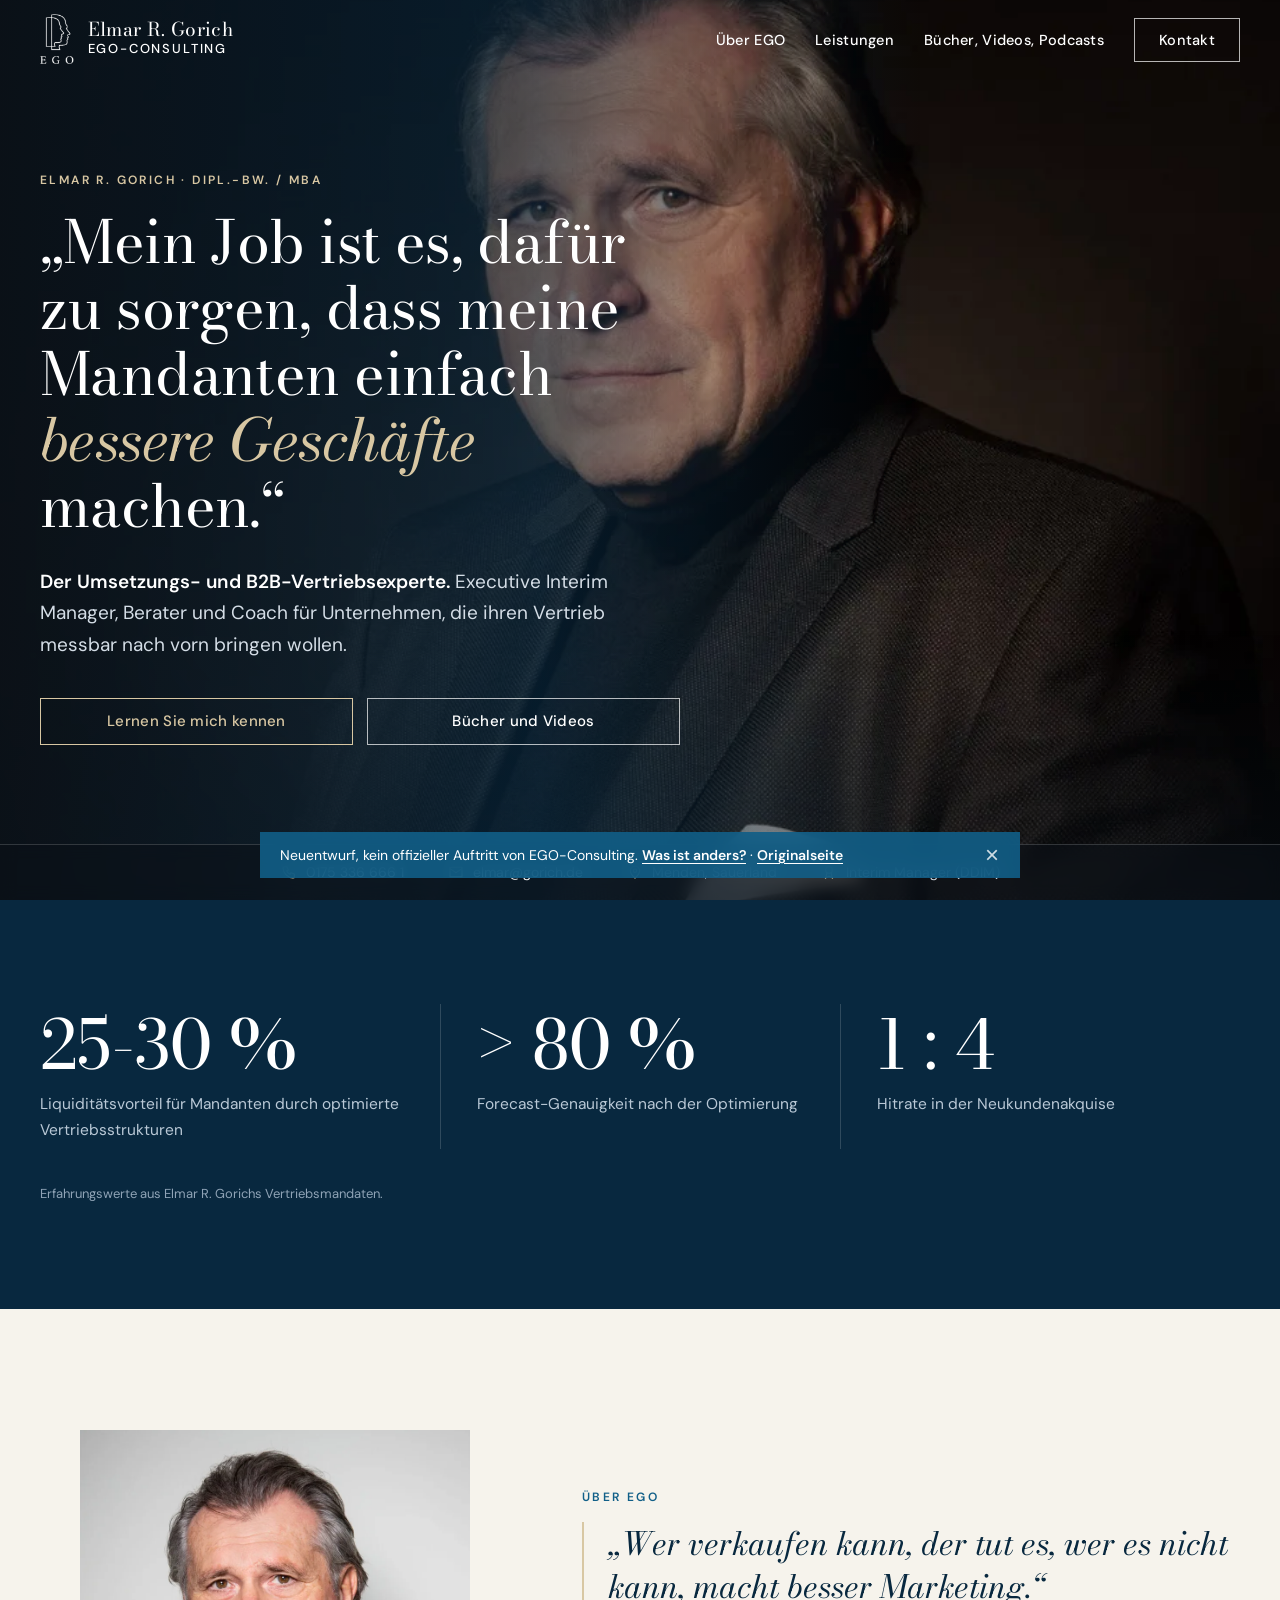
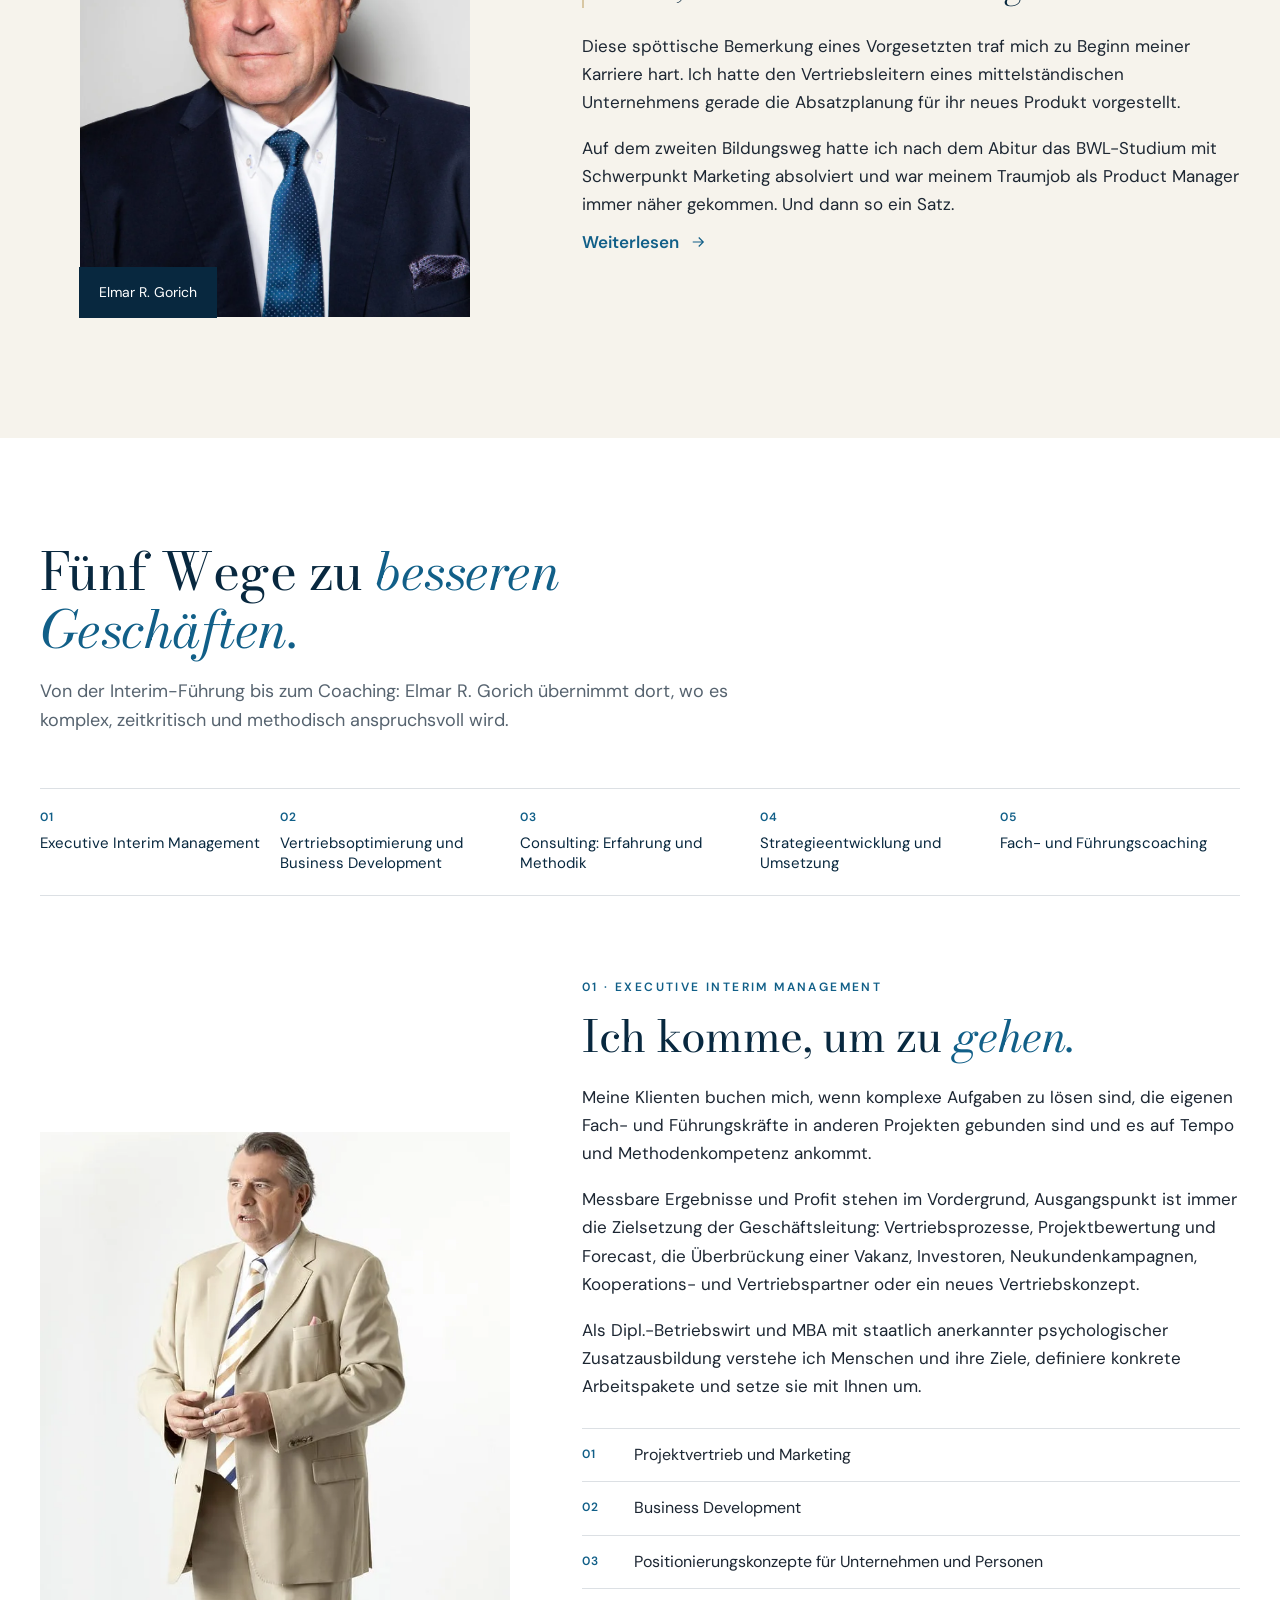
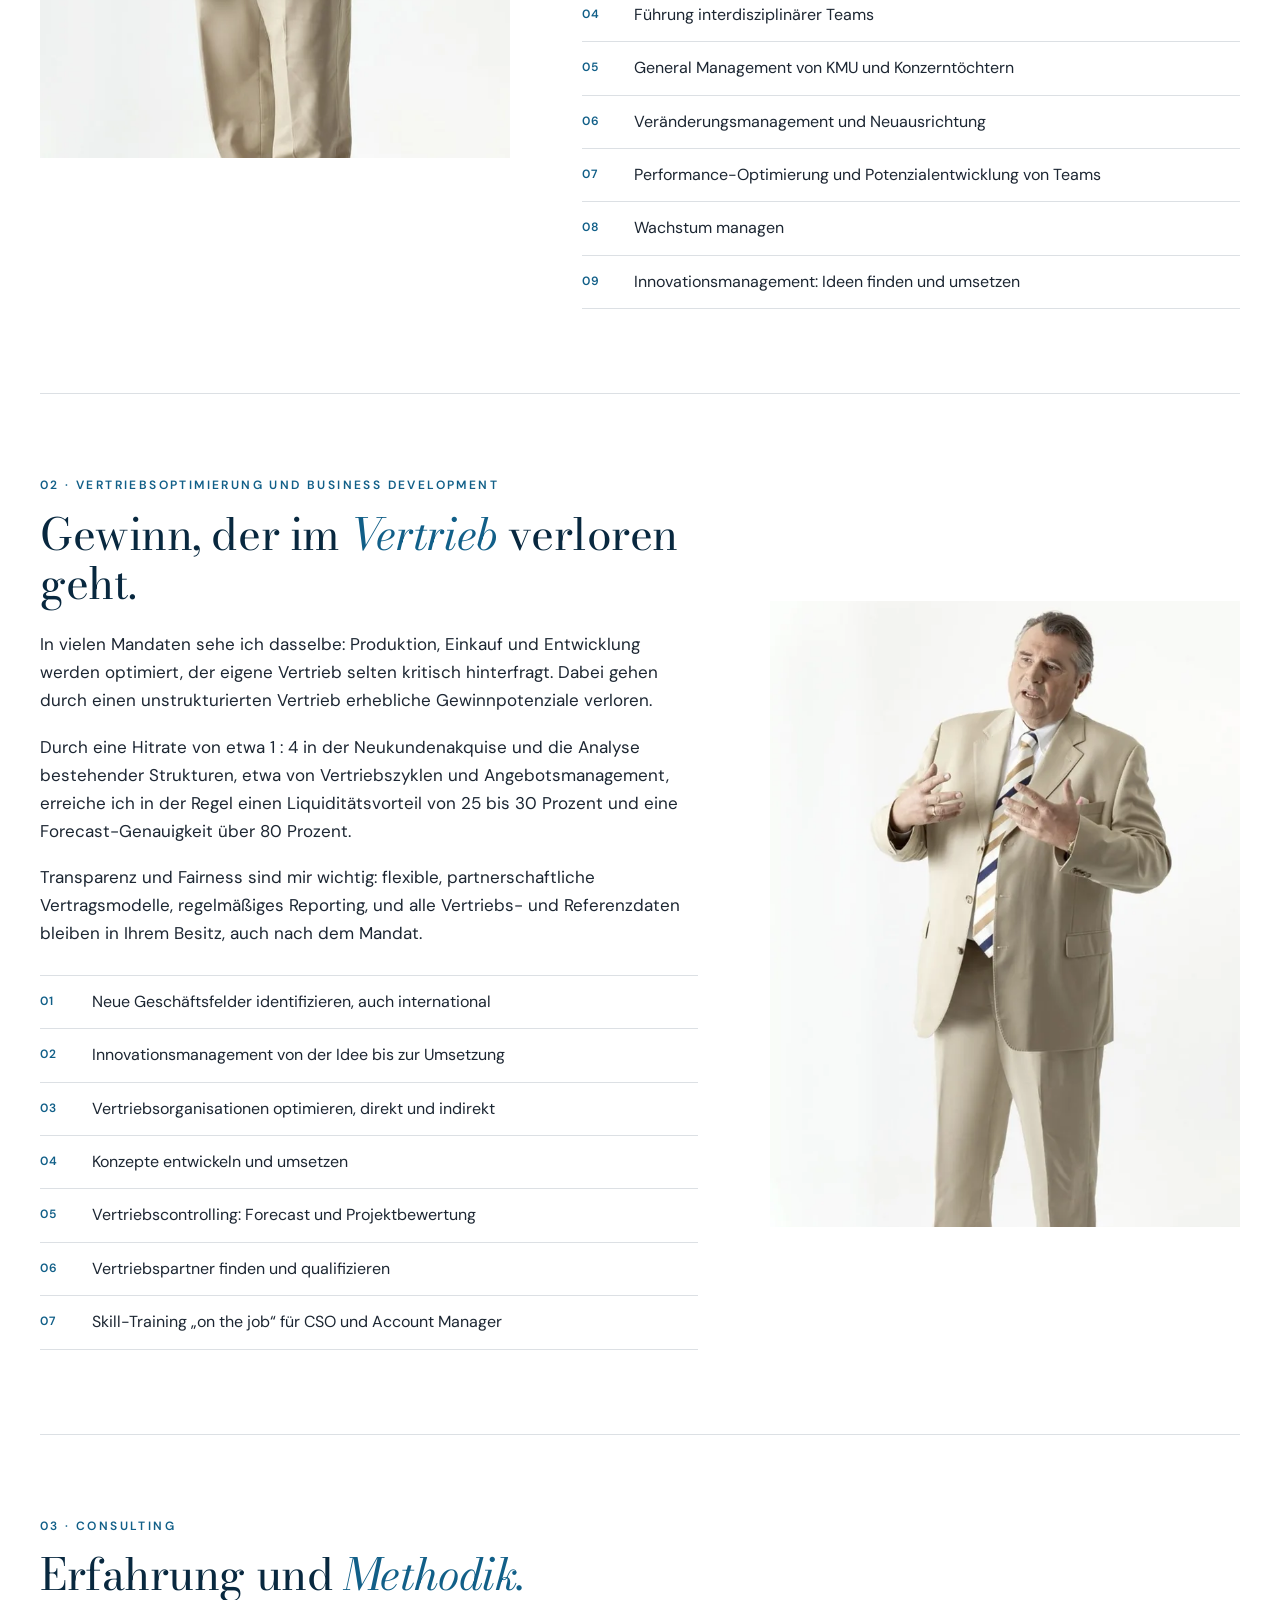
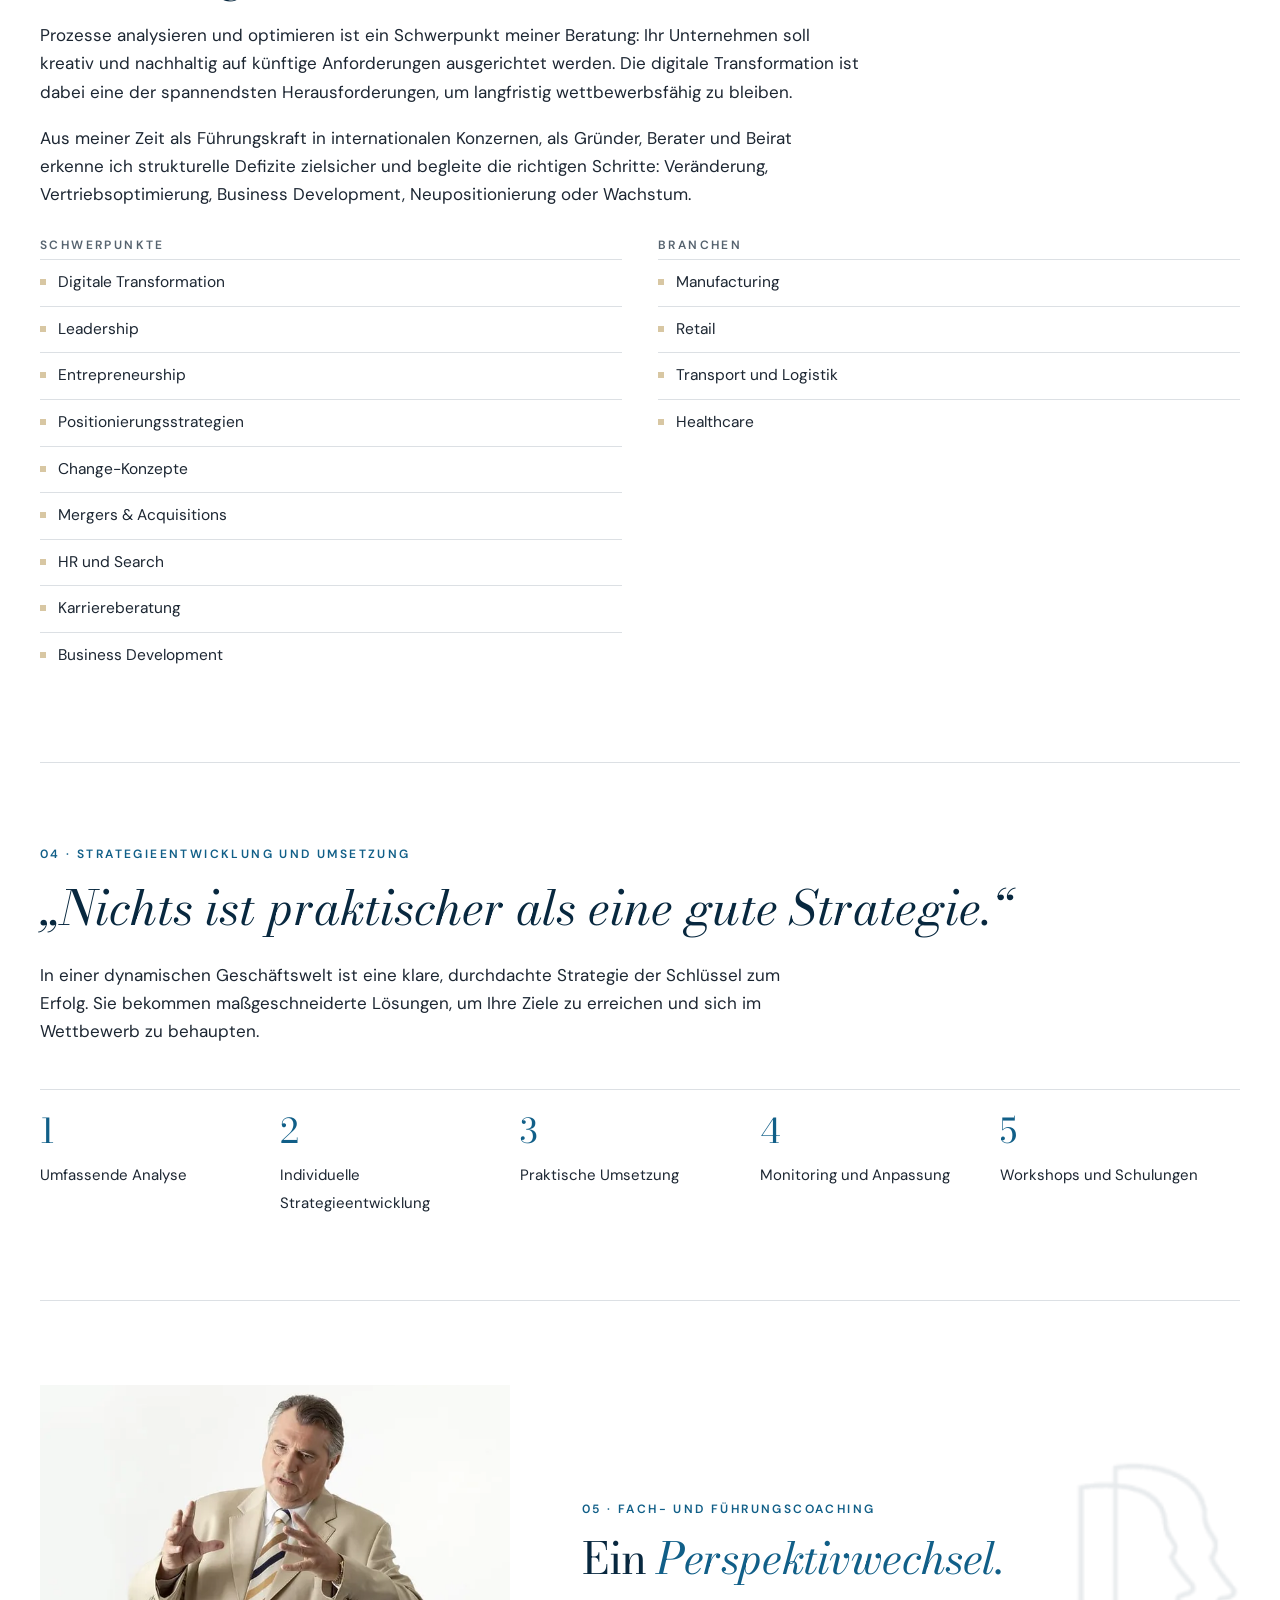
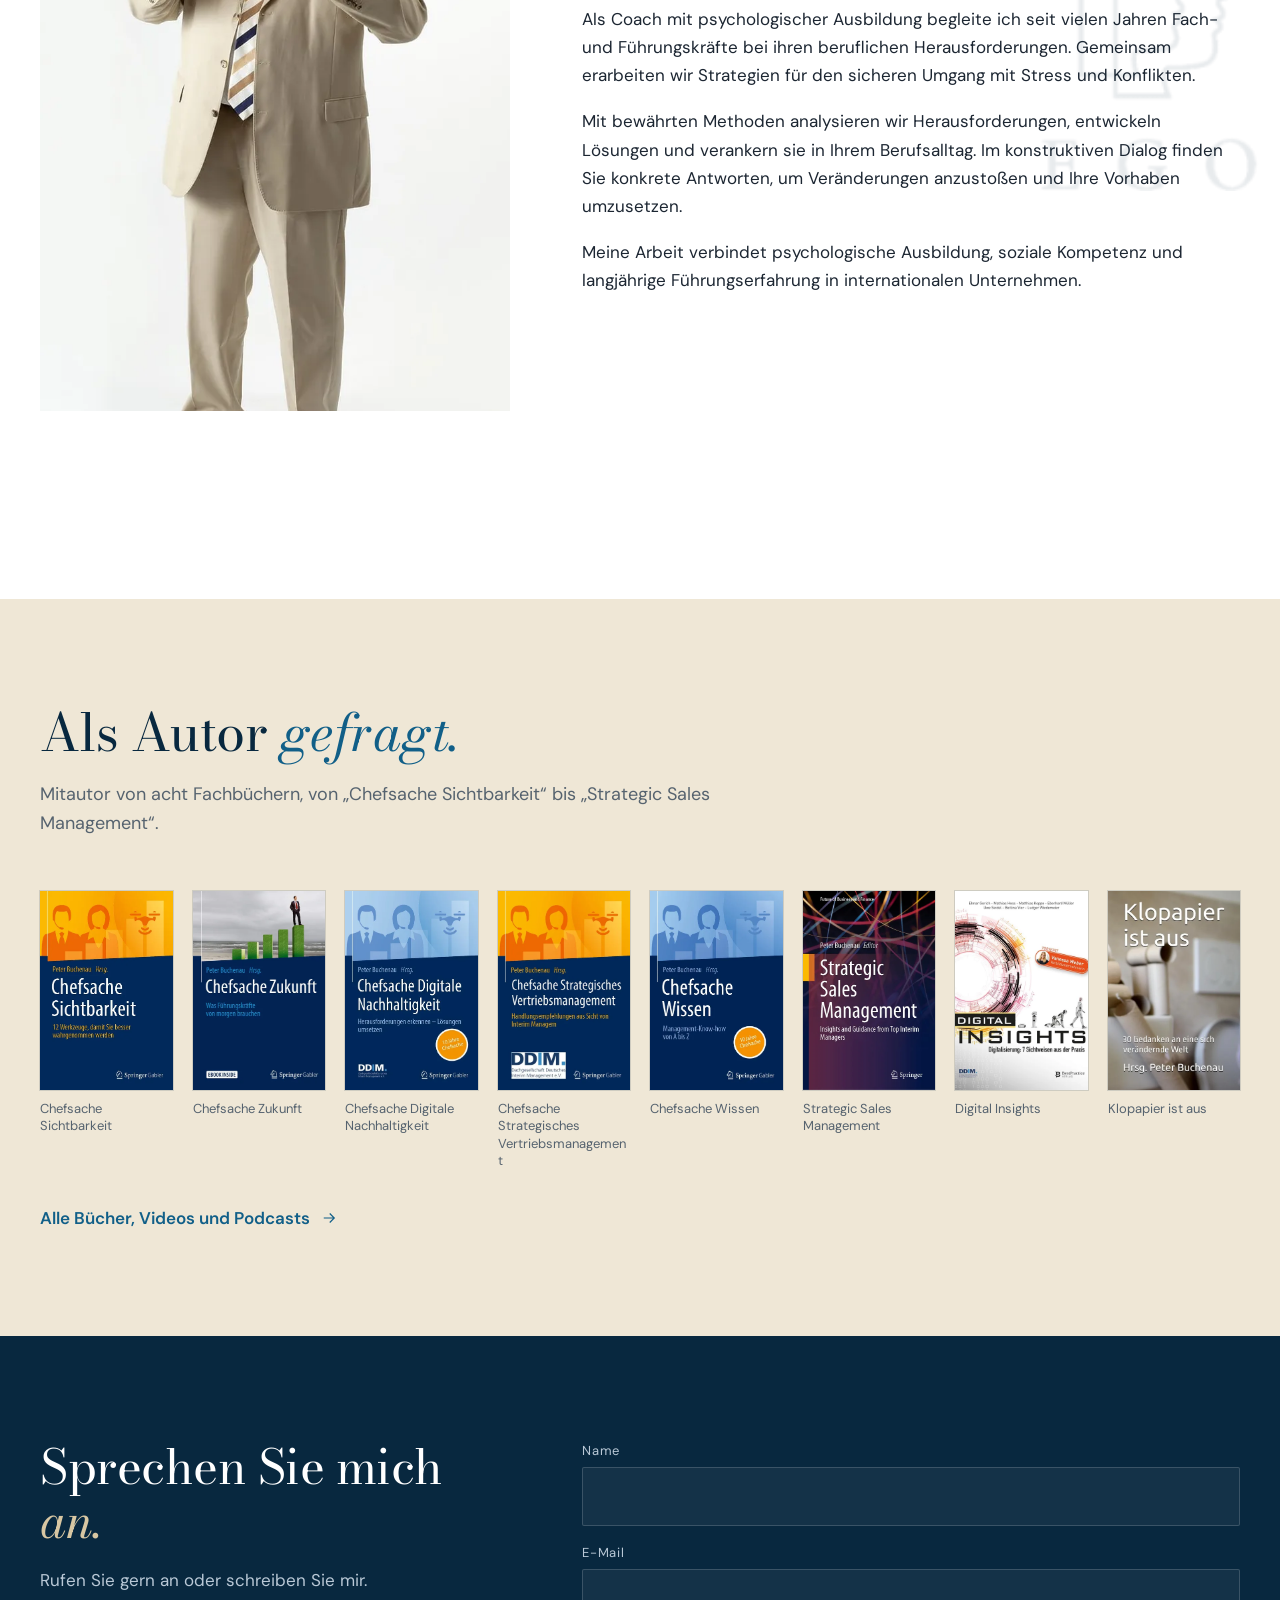
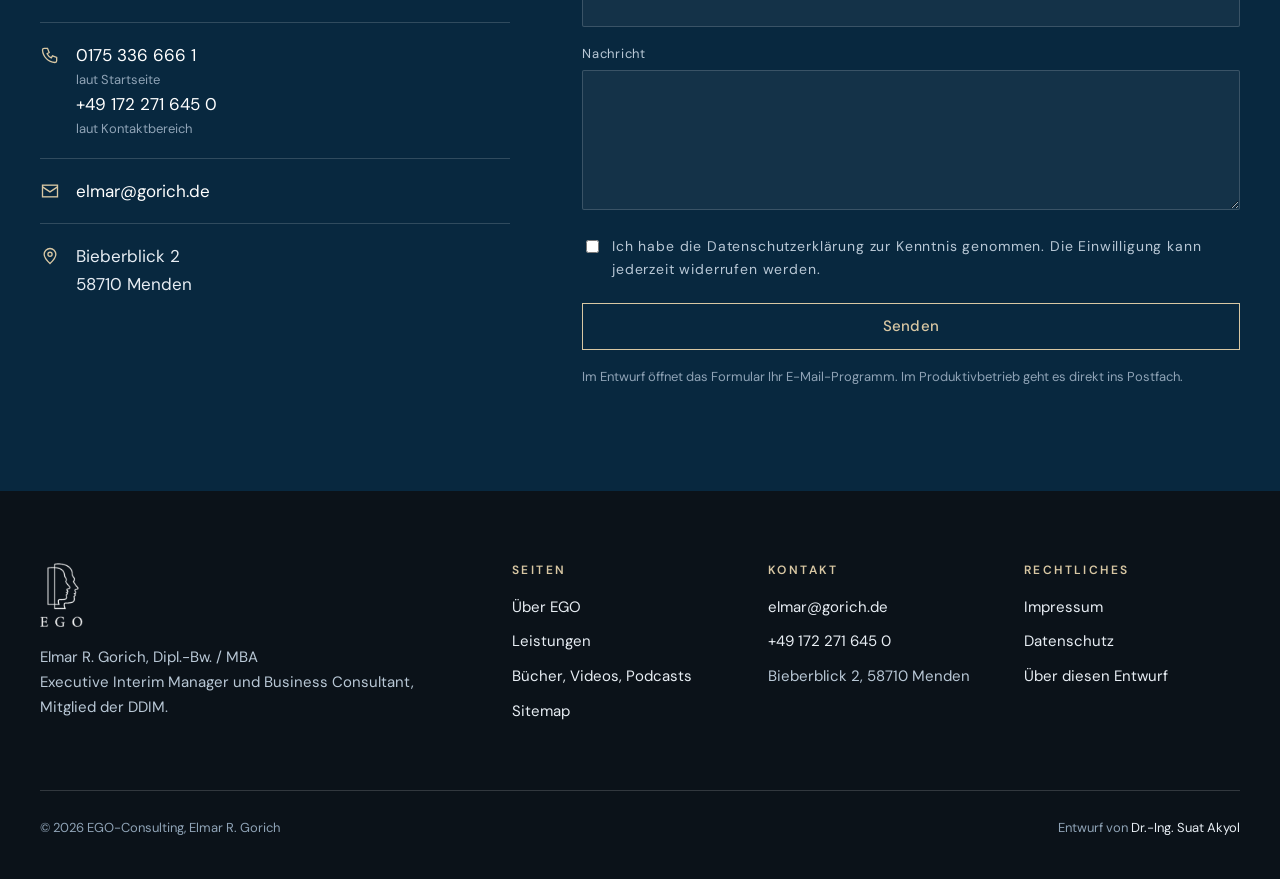
==== index.html @ d880062f "Neuentwurf EGO-Consulting: Startseite, Über EGO, Medien, Sitemap, Hinweise" ====
<!doctype html>
<html lang="de">
<head>
<meta charset="utf-8">
<meta name="viewport" content="width=device-width, initial-scale=1">
<title>Umsetzung und B2B-Vertrieb | EGO-Consulting, Elmar R. Gorich</title>
<meta name="description" content="Elmar R. Gorich, Executive Interim Manager und Business Consultant: Vertriebsoptimierung, Business Development, Strategie und Coaching für den Mittelstand.">
<meta name="robots" content="noindex, nofollow">
<link rel="canonical" href="https://ego-consulting.de/">
<meta property="og:type" content="website">
<meta property="og:title" content="Umsetzung und B2B-Vertrieb | EGO-Consulting">
<meta property="og:description" content="Elmar R. Gorich, Executive Interim Manager und Business Consultant: Vertriebsoptimierung, Business Development, Strategie und Coaching für den Mittelstand.">
<meta property="og:image" content="https://suak0903.github.io/ego-consulting/media/og.jpg">
<meta property="og:image:width" content="1200"><meta property="og:image:height" content="630">
<meta name="twitter:card" content="summary_large_image">
<link rel="icon" href="media/favicon.png"><link rel="apple-touch-icon" href="media/apple-touch-icon.png">
<link rel="preload" href="fonts/bodoni-moda-v28-latin-regular.woff2" as="font" type="font/woff2" crossorigin>
<link rel="preload" as="image" href="media/hero.webp" type="image/webp">
<link rel="stylesheet" href="css/site.css?v=1">
<script type="application/ld+json">{"@context": "https://schema.org", "@graph": [{"@type": "Person", "@id": "https://ego-consulting.de/#elmar", "name": "Elmar R. Gorich", "jobTitle": "Executive Interim Manager und Business Consultant", "honorificSuffix": "Dipl.-Bw., MBA", "email": "mailto:elmar@gorich.de", "worksFor": {"@id": "https://ego-consulting.de/#ego"}, "memberOf": {"@type": "Organization", "name": "DDIM"}, "knowsAbout": ["B2B-Vertrieb", "Vertriebsoptimierung", "Business Development", "Interim Management", "Strategieentwicklung", "Change Management", "Coaching", "Digitale Transformation"]}, {"@type": "ProfessionalService", "@id": "https://ego-consulting.de/#ego", "name": "EGO-Consulting", "url": "https://ego-consulting.de/", "founder": {"@id": "https://ego-consulting.de/#elmar"}, "email": "elmar@gorich.de", "telephone": "+49 172 2716450", "address": {"@type": "PostalAddress", "streetAddress": "Bieberblick 2", "postalCode": "58710", "addressLocality": "Menden", "addressCountry": "DE"}, "areaServed": "DE", "potentialAction": {"@type": "CommunicateAction", "target": "mailto:elmar@gorich.de"}}]}</script>
</head>
<body>
<a class="skip" href="#inhalt">Zum Inhalt springen</a>
<header class="nav" id="nav">
  <div class="wrap">
    <a class="brand" href="index.html" aria-label="EGO-Consulting, zur Startseite">
      <img class="logo-hell" src="media/logo-hell.png" alt="" width="114" height="170"><img class="logo-dunkel" src="media/logo-dunkel.png" alt="" width="114" height="170">
      <span><b>Elmar R. Gorich</b>EGO-Consulting</span>
    </a>
    <ul class="nav__links"><li><a href="ueber-ego.html">Über EGO</a></li><li><a href="index.html#leistungen">Leistungen</a></li><li><a href="medien.html">Bücher, Videos, Podcasts</a></li><li><a class="nav__cta" href="index.html#kontakt">Kontakt</a></li></ul>
    <button class="burger" id="burger" aria-label="Menü öffnen" aria-expanded="false" aria-controls="mmenu"><span></span><span></span><span></span></button>
  </div>
</header>
<nav class="mmenu" id="mmenu" aria-label="Hauptmenü" inert>
  <ul class="mmenu__links"><li><a href="ueber-ego.html"><i>01</i>Über EGO</a></li><li><a href="index.html#leistungen"><i>02</i>Leistungen</a></li><li><a href="medien.html"><i>03</i>Bücher, Videos, Podcasts</a></li><li><a href="index.html#kontakt"><i>04</i>Kontakt</a></li></ul>
  <div class="mmenu__foot">
    <a class="btn btn--ghost" href="mailto:elmar@gorich.de"><svg width="18" height="18" fill="none" stroke="currentColor" stroke-width="1.6" viewBox="0 0 24 24"><rect x="3" y="5" width="18" height="14"/><path d="m3 7 9 6 9-6"/></svg> elmar@gorich.de</a>
    <div class="mmenu__pills"><a href="tel:+491722716450">Anrufen</a><a href="https://maps.google.com/?q=Bieberblick+2,+58710+Menden" target="_blank" rel="noopener">Route</a></div>
  </div>
</nav>
<main id="inhalt">

<section class="hero">
  <div class="hero__bg" id="heroBg"><picture><source srcset="media/hero.webp" type="image/webp"><img src="media/hero.jpg" alt="Elmar R. Gorich im dunklen Porträt" width="1600" height="1066" loading="eager" fetchpriority="high" decoding="sync"></picture></div>
  <div class="wrap hero__inner">
    <div class="eyebrow">Elmar R. Gorich · Dipl.-Bw. / MBA</div>
    <h1>„Mein Job ist es, dafür zu sorgen, dass meine Mandanten einfach <em>bessere Geschäfte</em> machen.“</h1>
    <p class="hero__sub"><b>Der Umsetzungs- und B2B-Vertriebsexperte.</b> Executive Interim Manager, Berater und Coach für Unternehmen, die ihren Vertrieb messbar nach vorn bringen wollen.</p>
    <div class="btns"><a class="btn btn--sand" href="ueber-ego.html">Lernen Sie mich kennen</a><a class="btn btn--ghost" href="medien.html">Bücher und Videos</a></div>
  </div>
  <div class="ribbon"><div class="ribbon__track">
    <span><svg viewBox="0 0 24 24"><path d="M5 4h4l2 5-2.5 1.5a11 11 0 0 0 5 5L15 13l5 2v4a2 2 0 0 1-2 2A16 16 0 0 1 3 6a2 2 0 0 1 2-2"/></svg><a href="tel:+491753366661">0175 336 666 1</a></span>
    <span><svg viewBox="0 0 24 24"><rect x="3" y="5" width="18" height="14"/><path d="m3 7 9 6 9-6"/></svg><a href="mailto:elmar@gorich.de">elmar@gorich.de</a></span>
    <span><svg viewBox="0 0 24 24"><path d="M12 21s-7-6.2-7-11a7 7 0 0 1 14 0c0 4.8-7 11-7 11z"/><circle cx="12" cy="10" r="2.5"/></svg>Menden, Sauerland</span>
    <span><svg viewBox="0 0 24 24"><circle cx="12" cy="9" r="5"/><path d="m9 13-2 8 5-3 5 3-2-8"/></svg>Interim Manager (DDIM)</span>
  </div></div>
</section>

<section class="sec sec--navy" aria-label="Erfahrungswerte">
  <div class="wrap reveal">
    <div class="facts">
      <div class="fact"><b data-count="30" data-pre="25-" data-post=" %">25-30 %</b><span>Liquiditätsvorteil für Mandanten durch optimierte Vertriebsstrukturen</span></div>
      <div class="fact"><b data-count="80" data-pre="&gt; " data-post=" %">&gt; 80 %</b><span>Forecast-Genauigkeit nach der Optimierung</span></div>
      <div class="fact"><b>1 : 4</b><span>Hitrate in der Neukundenakquise</span></div>
    </div>
    <p class="facts-note">Erfahrungswerte aus Elmar R. Gorichs Vertriebsmandaten.</p>
  </div>
</section>

<section class="sec sec--paper" id="ueber">
  <div class="wrap split">
    <figure class="figure reveal"><picture><source srcset="media/portrait.webp" type="image/webp"><img src="media/portrait.jpg" alt="Elmar R. Gorich, Porträt" width="900" height="1173" loading="lazy" decoding="async"></picture><figcaption>Elmar R. Gorich</figcaption></figure>
    <div class="reveal">
      <div class="svc__label">Über EGO</div>
      <p class="quote">„Wer verkaufen kann, der tut es, wer es nicht kann, macht besser Marketing.“</p>
      <div class="prose">
        <p>Diese spöttische Bemerkung eines Vorgesetzten traf mich zu Beginn meiner Karriere hart. Ich hatte den Vertriebsleitern eines mittelständischen Unternehmens gerade die Absatzplanung für ihr neues Produkt vorgestellt.</p>
        <p>Auf dem zweiten Bildungsweg hatte ich nach dem Abitur das BWL-Studium mit Schwerpunkt Marketing absolviert und war meinem Traumjob als Product Manager immer näher gekommen. Und dann so ein Satz.</p>
      </div>
      <a class="more" href="ueber-ego.html">Weiterlesen <svg viewBox="0 0 24 24"><path d="M5 12h14M13 6l6 6-6 6"/></svg></a>
    </div>
  </div>
</section>

<section class="sec sec--white" id="leistungen">
  <div class="wrap">
    <div class="shead reveal"><h2>Fünf Wege zu <em>besseren Geschäften.</em></h2><p>Von der Interim-Führung bis zum Coaching: Elmar R. Gorich übernimmt dort, wo es komplex, zeitkritisch und methodisch anspruchsvoll wird.</p></div>
    <nav class="svc-nav reveal" aria-label="Leistungen">
      <a href="#interim_management"><i>01</i>Executive Interim Management</a>
      <a href="#business_development"><i>02</i>Vertriebsoptimierung und Business Development</a>
      <a href="#consulting"><i>03</i>Consulting: Erfahrung und Methodik</a>
      <a href="#strategieentwicklung"><i>04</i>Strategieentwicklung und Umsetzung</a>
      <a href="#coaching"><i>05</i>Fach- und Führungscoaching</a>
    </nav>

    <article class="svc split" id="interim_management">
      <div class="svc-img reveal"><picture><source srcset="media/keynote.webp" type="image/webp"><img src="media/keynote.jpg" alt="Elmar R. Gorich im Vortrag" width="700" height="1274" loading="lazy" decoding="async"></picture></div>
      <div class="reveal">
        <div class="svc__label">01 · Executive Interim Management</div>
        <h3>Ich komme, um zu <em>gehen.</em></h3>
        <div class="prose">
          <p>Meine Klienten buchen mich, wenn komplexe Aufgaben zu lösen sind, die eigenen Fach- und Führungskräfte in anderen Projekten gebunden sind und es auf Tempo und Methodenkompetenz ankommt.</p>
          <p>Messbare Ergebnisse und Profit stehen im Vordergrund, Ausgangspunkt ist immer die Zielsetzung der Geschäftsleitung: Vertriebsprozesse, Projektbewertung und Forecast, die Überbrückung einer Vakanz, Investoren, Neukundenkampagnen, Kooperations- und Vertriebspartner oder ein neues Vertriebskonzept.</p>
          <p>Als Dipl.-Betriebswirt und MBA mit staatlich anerkannter psychologischer Zusatzausbildung verstehe ich Menschen und ihre Ziele, definiere konkrete Arbeitspakete und setze sie mit Ihnen um.</p>
        </div>
        <ul class="rows">
          <li>Projektvertrieb und Marketing</li><li>Business Development</li><li>Positionierungskonzepte für Unternehmen und Personen</li>
          <li>Führung interdisziplinärer Teams</li><li>General Management von KMU und Konzerntöchtern</li><li>Veränderungsmanagement und Neuausrichtung</li>
          <li>Performance-Optimierung und Potenzialentwicklung von Teams</li><li>Wachstum managen</li><li>Innovationsmanagement: Ideen finden und umsetzen</li>
        </ul>
      </div>
    </article>

    <article class="svc split split--rev" id="business_development">
      <div class="reveal">
        <div class="svc__label">02 · Vertriebsoptimierung und Business Development</div>
        <h3>Gewinn, der im <em>Vertrieb</em> verloren geht.</h3>
        <div class="prose">
          <p>In vielen Mandaten sehe ich dasselbe: Produktion, Einkauf und Entwicklung werden optimiert, der eigene Vertrieb selten kritisch hinterfragt. Dabei gehen durch einen unstrukturierten Vertrieb erhebliche Gewinnpotenziale verloren.</p>
          <p>Durch eine Hitrate von etwa 1 : 4 in der Neukundenakquise und die Analyse bestehender Strukturen, etwa von Vertriebszyklen und Angebotsmanagement, erreiche ich in der Regel einen Liquiditätsvorteil von 25 bis 30 Prozent und eine Forecast-Genauigkeit über 80 Prozent.</p>
          <p>Transparenz und Fairness sind mir wichtig: flexible, partnerschaftliche Vertragsmodelle, regelmäßiges Reporting, und alle Vertriebs- und Referenzdaten bleiben in Ihrem Besitz, auch nach dem Mandat.</p>
        </div>
        <ul class="rows">
          <li>Neue Geschäftsfelder identifizieren, auch international</li><li>Innovationsmanagement von der Idee bis zur Umsetzung</li><li>Vertriebsorganisationen optimieren, direkt und indirekt</li>
          <li>Konzepte entwickeln und umsetzen</li><li>Vertriebscontrolling: Forecast und Projektbewertung</li><li>Vertriebspartner finden und qualifizieren</li><li>Skill-Training „on the job“ für CSO und Account Manager</li>
        </ul>
      </div>
      <div class="svc-img reveal"><picture><source srcset="media/standing.webp" type="image/webp"><img src="media/standing.jpg" alt="Elmar R. Gorich im Gespräch" width="700" height="1238" loading="lazy" decoding="async"></picture></div>
    </article>

    <article class="svc" id="consulting">
      <div class="reveal" style="max-width:820px">
        <div class="svc__label">03 · Consulting</div>
        <h3>Erfahrung und <em>Methodik.</em></h3>
        <div class="prose">
          <p>Prozesse analysieren und optimieren ist ein Schwerpunkt meiner Beratung: Ihr Unternehmen soll kreativ und nachhaltig auf künftige Anforderungen ausgerichtet werden. Die digitale Transformation ist dabei eine der spannendsten Herausforderungen, um langfristig wettbewerbsfähig zu bleiben.</p>
          <p>Aus meiner Zeit als Führungskraft in internationalen Konzernen, als Gründer, Berater und Beirat erkenne ich strukturelle Defizite zielsicher und begleite die richtigen Schritte: Veränderung, Vertriebsoptimierung, Business Development, Neupositionierung oder Wachstum.</p>
        </div>
      </div>
      <div class="twocol reveal">
        <div><h4>Schwerpunkte</h4><ul class="tagrows"><li>Digitale Transformation</li><li>Leadership</li><li>Entrepreneurship</li><li>Positionierungsstrategien</li><li>Change-Konzepte</li><li>Mergers &amp; Acquisitions</li><li>HR und Search</li><li>Karriereberatung</li><li>Business Development</li></ul></div>
        <div><h4>Branchen</h4><ul class="tagrows"><li>Manufacturing</li><li>Retail</li><li>Transport und Logistik</li><li>Healthcare</li></ul></div>
      </div>
    </article>

    <article class="svc" id="strategieentwicklung">
      <div class="reveal">
        <div class="svc__label">04 · Strategieentwicklung und Umsetzung</div>
        <p class="bigquote">„Nichts ist praktischer als eine gute Strategie.“</p>
        <div class="prose" style="max-width:760px;margin-top:24px"><p>In einer dynamischen Geschäftswelt ist eine klare, durchdachte Strategie der Schlüssel zum Erfolg. Sie bekommen maßgeschneiderte Lösungen, um Ihre Ziele zu erreichen und sich im Wettbewerb zu behaupten.</p></div>
      </div>
      <div class="steps reveal">
        <div><b>1</b><span>Umfassende Analyse</span></div><div><b>2</b><span>Individuelle Strategieentwicklung</span></div><div><b>3</b><span>Praktische Umsetzung</span></div><div><b>4</b><span>Monitoring und Anpassung</span></div><div><b>5</b><span>Workshops und Schulungen</span></div>
      </div>
    </article>

    <article class="svc split perspektive" id="coaching">
      <div class="svc-img reveal"><picture><source srcset="media/vortrag.webp" type="image/webp"><img src="media/vortrag.jpg" alt="Elmar R. Gorich als Coach" width="700" height="1168" loading="lazy" decoding="async"></picture></div>
      <div class="reveal" style="position:relative">
        <img class="perspektive__mark" src="media/logo-dunkel.png" alt="" width="114" height="170">
        <div class="svc__label">05 · Fach- und Führungscoaching</div>
        <h3>Ein <em>Perspektivwechsel.</em></h3>
        <div class="prose">
          <p>Als Coach mit psychologischer Ausbildung begleite ich seit vielen Jahren Fach- und Führungskräfte bei ihren beruflichen Herausforderungen. Gemeinsam erarbeiten wir Strategien für den sicheren Umgang mit Stress und Konflikten.</p>
          <p>Mit bewährten Methoden analysieren wir Herausforderungen, entwickeln Lösungen und verankern sie in Ihrem Berufsalltag. Im konstruktiven Dialog finden Sie konkrete Antworten, um Veränderungen anzustoßen und Ihre Vorhaben umzusetzen.</p>
          <p>Meine Arbeit verbindet psychologische Ausbildung, soziale Kompetenz und langjährige Führungserfahrung in internationalen Unternehmen.</p>
        </div>
      </div>
    </article>
  </div>
</section>

<section class="sec sec--sand">
  <div class="wrap">
    <div class="shead reveal"><h2>Als Autor <em>gefragt.</em></h2><p>Mitautor von acht Fachbüchern, von „Chefsache Sichtbarkeit“ bis „Strategic Sales Management“.</p></div>
    <div class="reveal"><div class="books"><a href="https://www.amazon.de/Chefsache-Sichtbarkeit-Werkzeuge-besser-wahrgenommen/dp/365830605X" target="_blank" rel="noopener"><picture><source srcset="media/buch-sichtbarkeit.webp" type="image/webp"><img src="media/buch-sichtbarkeit.jpg" alt="Buchtitel Chefsache Sichtbarkeit" width="420" height="630" loading="lazy" decoding="async"></picture><span>Chefsache Sichtbarkeit</span></a><a href="https://www.amazon.de/-/en/Peter-Buchenau/dp/3658265590" target="_blank" rel="noopener"><picture><source srcset="media/buch-zukunft.webp" type="image/webp"><img src="media/buch-zukunft.jpg" alt="Buchtitel Chefsache Zukunft" width="420" height="630" loading="lazy" decoding="async"></picture><span>Chefsache Zukunft</span></a><a href="https://www.amazon.de/Chefsache-Digitale-Nachhaltigkeit-Herausforderungen-erkennen-ebook/dp/B0DGB4MH3S" target="_blank" rel="noopener"><picture><source srcset="media/buch-digitale-nachhaltigkeit.webp" type="image/webp"><img src="media/buch-digitale-nachhaltigkeit.jpg" alt="Buchtitel Chefsache Digitale Nachhaltigkeit" width="420" height="630" loading="lazy" decoding="async"></picture><span>Chefsache Digitale Nachhaltigkeit</span></a><a href="https://www.amazon.de/Chefsache-Strategisches-Vertriebsmanagement-Handlungsempfehlungen-Managern/dp/3658373792" target="_blank" rel="noopener"><picture><source srcset="media/buch-vertriebsmanagement.webp" type="image/webp"><img src="media/buch-vertriebsmanagement.jpg" alt="Buchtitel Chefsache Strategisches Vertriebsmanagement" width="420" height="630" loading="lazy" decoding="async"></picture><span>Chefsache Strategisches Vertriebsmanagement</span></a><a href="https://www.amazon.de/Chefsache-Wissen-Management-Know-how-von-bis/dp/3658417064" target="_blank" rel="noopener"><picture><source srcset="media/buch-wissen.webp" type="image/webp"><img src="media/buch-wissen.jpg" alt="Buchtitel Chefsache Wissen" width="420" height="630" loading="lazy" decoding="async"></picture><span>Chefsache Wissen</span></a><a href="https://www.amazon.de/Strategic-Sales-Management-Insights-Guidance/dp/3031406044" target="_blank" rel="noopener"><picture><source srcset="media/buch-strategic-sales.webp" type="image/webp"><img src="media/buch-strategic-sales.jpg" alt="Buchtitel Strategic Sales Management" width="420" height="630" loading="lazy" decoding="async"></picture><span>Strategic Sales Management</span></a><a href="https://www.amazon.de/-/en/Elmar-Gorich/dp/3968000005" target="_blank" rel="noopener"><picture><source srcset="media/buch-digital-insights.webp" type="image/webp"><img src="media/buch-digital-insights.jpg" alt="Buchtitel Digital Insights" width="420" height="630" loading="lazy" decoding="async"></picture><span>Digital Insights</span></a><a href="https://www.amazon.de/Klopapier-ist-aus-Gedanken-ver%C3%A4ndernde/dp/B0C9KCKKP2" target="_blank" rel="noopener"><picture><source srcset="media/buch-klopapier.webp" type="image/webp"><img src="media/buch-klopapier.jpg" alt="Buchtitel Klopapier ist aus" width="420" height="630" loading="lazy" decoding="async"></picture><span>Klopapier ist aus</span></a></div></div>
    <a class="more reveal" href="medien.html" style="margin-top:34px">Alle Bücher, Videos und Podcasts <svg viewBox="0 0 24 24"><path d="M5 12h14M13 6l6 6-6 6"/></svg></a>
  </div>
</section>

<section class="sec sec--navy" id="kontakt">
  <div class="wrap contact">
    <div class="reveal">
      <h2 style="font-size:clamp(32px,4vw,48px)">Sprechen Sie mich <em>an.</em></h2>
      <p style="color:#b9c8d6;margin:18px 0 28px">Rufen Sie gern an oder schreiben Sie mir.</p>
      <div class="cline"><svg viewBox="0 0 24 24"><path d="M5 4h4l2 5-2.5 1.5a11 11 0 0 0 5 5L15 13l5 2v4a2 2 0 0 1-2 2A16 16 0 0 1 3 6a2 2 0 0 1 2-2"/></svg><div><a href="tel:+491753366661">0175 336 666 1</a><small>laut Startseite</small><a href="tel:+491722716450">+49 172 271 645 0</a><small>laut Kontaktbereich</small></div></div>
      <div class="cline"><svg viewBox="0 0 24 24"><rect x="3" y="5" width="18" height="14"/><path d="m3 7 9 6 9-6"/></svg><div><a href="mailto:elmar@gorich.de">elmar@gorich.de</a></div></div>
      <div class="cline"><svg viewBox="0 0 24 24"><path d="M12 21s-7-6.2-7-11a7 7 0 0 1 14 0c0 4.8-7 11-7 11z"/><circle cx="12" cy="10" r="2.5"/></svg><div>Bieberblick 2<br>58710 Menden</div></div>
    </div>
    <form class="form reveal" action="mailto:elmar@gorich.de" method="post" enctype="text/plain">
      <div><label for="f-name">Name</label><input id="f-name" name="Name" autocomplete="name" required></div>
      <div><label for="f-mail">E-Mail</label><input id="f-mail" name="E-Mail" type="email" autocomplete="email" required></div>
      <div><label for="f-msg">Nachricht</label><textarea id="f-msg" name="Nachricht" required></textarea></div>
      <label class="check" for="f-ds"><input id="f-ds" type="checkbox" required> Ich habe die Datenschutzerklärung zur Kenntnis genommen. Die Einwilligung kann jederzeit widerrufen werden.</label>
      <button class="btn btn--sand" type="submit">Senden</button>
      <p class="note">Im Entwurf öffnet das Formular Ihr E-Mail-Programm. Im Produktivbetrieb geht es direkt ins Postfach.</p>
    </form>
  </div>
</section>
</main>
<footer class="foot">
  <div class="wrap">
    <div class="foot__grid">
      <div><img src="media/logo-hell.png" alt="EGO-Consulting" width="114" height="170"><p>Elmar R. Gorich, Dipl.-Bw. / MBA<br>Executive Interim Manager und Business Consultant, Mitglied der DDIM.</p></div>
      <div><h4>Seiten</h4><ul><li><a href="ueber-ego.html">Über EGO</a></li><li><a href="index.html#leistungen">Leistungen</a></li><li><a href="medien.html">Bücher, Videos, Podcasts</a></li><li><a href="sitemap.html">Sitemap</a></li></ul></div>
      <div><h4>Kontakt</h4><ul><li><a href="mailto:elmar@gorich.de">elmar@gorich.de</a></li><li><a href="tel:+491722716450">+49 172 271 645 0</a></li><li>Bieberblick 2, 58710 Menden</li></ul></div>
      <div><h4>Rechtliches</h4><ul><li><a href="impressum.html">Impressum</a></li><li><a href="datenschutz.html">Datenschutz</a></li><li><a href="hinweise.html">Über diesen Entwurf</a></li></ul></div>
    </div>
    <div class="foot__bottom"><span>© 2026 EGO-Consulting, Elmar R. Gorich</span><span>Entwurf von <a href="https://www.akyol.de/" target="_blank" rel="noopener">Dr.-Ing. Suat Akyol</a></span></div>
  </div>
</footer>
<div class="demobar" id="demobar" role="note"><span>Neuentwurf, kein offizieller Auftritt von EGO-Consulting. <a href="hinweise.html">Was ist anders?</a> · <a href="https://ego-consulting.de/" target="_blank" rel="noopener">Originalseite</a></span><button id="demoClose" aria-label="Hinweis schließen">&times;</button></div>
<script src="js/site.js?v=1" defer></script>
</body>
</html>
---- css/site.css ----
@font-face{font-family:'Bodoni Moda';font-style:normal;font-weight:400;font-display:swap;src:url(../fonts/bodoni-moda-v28-latin-regular.woff2) format('woff2')}
@font-face{font-family:'Bodoni Moda';font-style:normal;font-weight:600;font-display:swap;src:url(../fonts/bodoni-moda-v28-latin-600.woff2) format('woff2')}
@font-face{font-family:'Bodoni Moda';font-style:italic;font-weight:400;font-display:swap;src:url(../fonts/bodoni-moda-v28-latin-italic.woff2) format('woff2')}
@font-face{font-family:'DM Sans';font-style:normal;font-weight:300 800;font-display:swap;src:url(../fonts/DMSans-VF.woff2) format('woff2')}
@font-face{font-family:'DM Sans';font-style:italic;font-weight:300 800;font-display:swap;src:url(../fonts/DMSans-Italic-VF.woff2) format('woff2')}

:root{
  --ink:#0b1219; --navy:#08283f; --navy-2:#0f3554; --blue:#115f88; --sky:#8cc2e2; --sand:#d8c7a3; --sand-2:#efe7d6;
  --paper:#f6f3ec; --white:#ffffff; --text:#1c2632; --muted:#56636f; --line:rgba(8,40,63,.14); --line-d:rgba(255,255,255,.16);
  --ease:cubic-bezier(.22,1,.36,1); --nav-h:78px; --wrap:1200px;
  --display:'Bodoni Moda',Georgia,serif; --body:'DM Sans',system-ui,sans-serif;
}
*,*::before,*::after{box-sizing:border-box}
html{overflow-x:clip;scroll-behavior:smooth;-webkit-text-size-adjust:100%}
html,*{-webkit-tap-highlight-color:transparent}
body{margin:0;overflow-x:clip;background:var(--paper);color:var(--text);font:400 17px/1.65 var(--body);overflow-wrap:break-word;hyphens:manual}
::selection{background:rgba(17,95,136,.22)}
::-moz-selection{background:rgba(17,95,136,.22)}
img{max-width:100%;display:block;height:auto}
a{color:var(--blue);text-decoration-thickness:1px;text-underline-offset:3px}
a:focus-visible,button:focus-visible,input:focus-visible,textarea:focus-visible,summary:focus-visible{outline:2px solid var(--blue);outline-offset:3px}
h1,h2,h3{font-family:var(--display);font-weight:400;line-height:1.12;margin:0;letter-spacing:-.01em;color:var(--navy)}
h1 em,h2 em,h3 em{font-style:italic;color:var(--blue)}
.wrap{width:min(var(--wrap),100% - 48px);margin:0 auto}
.skip{position:absolute;left:-999px;top:8px;z-index:400;background:var(--navy);color:#fff;padding:10px 16px}
.skip:focus{left:12px}
.eyebrow{font:600 12px/1.3 var(--body);letter-spacing:.2em;text-transform:uppercase;color:var(--sand)}
section{scroll-margin-top:calc(var(--nav-h) + 10px)}
.sec{padding:104px 0}
.sec--paper{background:var(--paper)} .sec--white{background:var(--white)} .sec--sand{background:var(--sand-2)}
.sec--navy{background:var(--navy);color:#e8eef4} .sec--ink{background:var(--ink);color:#e8eef4}
.sec--navy h2,.sec--ink h2,.sec--navy h3,.sec--ink h3{color:#fff}
.sec--navy h2 em,.sec--ink h2 em{color:var(--sand)}
.shead{max-width:760px;margin-bottom:52px}
.shead h2{font-size:clamp(32px,4.4vw,52px)}
.shead p{color:var(--muted);font-size:18px;margin:18px 0 0}
.sec--navy .shead p,.sec--ink .shead p{color:#b9c8d6}

/* Buttons */
.btn{display:inline-flex;align-items:center;justify-content:center;gap:10px;padding:15px 32px;font:500 15px/1 var(--body);letter-spacing:.02em;text-decoration:none;border:1px solid var(--navy);color:var(--navy);background:transparent;cursor:pointer;transition:background .3s var(--ease),color .3s var(--ease),border-color .3s var(--ease)}
.btn:hover{background:var(--navy);color:#fff}
.btn:active{transform:scale(.98)}
.btn--solid{background:var(--navy);color:#fff}
.btn--solid:hover{background:var(--blue);border-color:var(--blue)}
.btn--ghost{border-color:rgba(255,255,255,.7);color:#fff}
.btn--ghost:hover{background:rgba(255,255,255,.14);color:#fff}
.btn--sand{border-color:var(--sand);color:var(--sand)}
.btn--sand:hover{background:rgba(216,199,163,.16);color:#fff}
.btns{display:grid;grid-template-columns:repeat(2,minmax(0,1fr));gap:14px;max-width:520px}

/* Nav */
.nav{position:sticky;top:0;z-index:100;height:var(--nav-h);margin-bottom:calc(-1 * var(--nav-h));transition:background .35s var(--ease),box-shadow .35s var(--ease)}
.nav .wrap{height:100%;display:flex;align-items:center;justify-content:space-between;gap:20px}
.brand{display:flex;align-items:center;gap:14px;text-decoration:none;height:100%}
.brand img{height:50px;width:auto}
.brand .logo-dunkel{display:none}
.brand span{font:500 13px/1.25 var(--body);letter-spacing:.14em;text-transform:uppercase;color:#fff}
.brand span b{display:block;font:400 19px/1.1 var(--display);letter-spacing:.02em;text-transform:none}
.nav__links{display:flex;align-items:center;gap:30px;list-style:none;margin:0;padding:0}
.nav__links a{position:relative;color:#fff;text-decoration:none;font:500 14.5px/1 var(--body);letter-spacing:.02em;padding:8px 0}
.nav__links a::after{content:"";position:absolute;left:0;right:0;bottom:0;height:1px;background:currentColor;transform:scaleX(0);transform-origin:left;transition:transform .35s var(--ease)}
.nav__links a:hover::after,.nav__links a[aria-current="page"]::after{transform:scaleX(1)}
.nav__links a.nav__cta{padding:12px 24px;border:1px solid rgba(255,255,255,.7)}
.nav__links a.nav__cta::after{display:none}
.nav__links a.nav__cta:hover{background:rgba(255,255,255,.14)}
.nav.scrolled{background:rgba(255,255,255,.97);box-shadow:0 1px 0 var(--line)}
.nav.scrolled .logo-hell{display:none} .nav.scrolled .logo-dunkel{display:block}
.nav.scrolled .brand span,.nav.scrolled .nav__links a{color:var(--navy)}
.nav.scrolled .nav__links a.nav__cta{border-color:var(--navy);color:var(--navy)}
.nav.scrolled .nav__links a.nav__cta:hover{background:var(--navy);color:#fff}
.burger{display:none;width:46px;height:46px;border:0;background:none;position:relative;cursor:pointer}
.burger span{position:absolute;left:11px;right:11px;height:1.5px;background:#fff;transition:transform .3s var(--ease),opacity .3s,background .3s}
.burger span:nth-child(1){top:16px} .burger span:nth-child(2){top:22px} .burger span:nth-child(3){top:28px}
.nav.scrolled .burger span{background:var(--navy)}
.nav.menu-open{position:fixed;left:0;right:0;top:0;margin-bottom:0;background:transparent;box-shadow:none}
.nav.menu-open .logo-dunkel{display:none} .nav.menu-open .logo-hell{display:block} .nav.menu-open .brand span{color:#fff}
.nav.menu-open .burger span{background:#fff}
.nav.menu-open .burger span:nth-child(1){transform:translateY(6px) rotate(45deg)}
.nav.menu-open .burger span:nth-child(2){opacity:0}
.nav.menu-open .burger span:nth-child(3){transform:translateY(-6px) rotate(-45deg)}

/* Mobiles Menü: Geschwister außerhalb des Headers, Glas, Slide von rechts */
.mmenu{position:fixed;inset:0;z-index:90;height:100lvh;background:rgba(8,40,63,.84);-webkit-backdrop-filter:blur(22px) saturate(140%);backdrop-filter:blur(22px) saturate(140%);transform:translateX(100%);transition:transform .45s var(--ease);display:flex;flex-direction:column;padding:calc(var(--nav-h) + 20px) 28px 32px;overflow-y:auto;overscroll-behavior:contain}
.mmenu.open{transform:none}
.mmenu__links{list-style:none;margin:0;padding:0;flex:1;display:flex;flex-direction:column;justify-content:center;max-height:52vh}
.mmenu__links li{border-bottom:1px solid var(--line-d);opacity:0;transform:translateX(24px);transition:opacity .4s var(--ease),transform .4s var(--ease)}
.mmenu__links li:last-child{border-bottom:0}
.mmenu.open .mmenu__links li{opacity:1;transform:none}
.mmenu.open .mmenu__links li:nth-child(2){transition-delay:.05s} .mmenu.open .mmenu__links li:nth-child(3){transition-delay:.1s} .mmenu.open .mmenu__links li:nth-child(4){transition-delay:.15s} .mmenu.open .mmenu__links li:nth-child(5){transition-delay:.2s}
.mmenu__links a{display:flex;align-items:baseline;gap:16px;padding:15px 0;color:#fff;text-decoration:none;font:400 clamp(22px,5.8vw,27px)/1.2 var(--display);transition:color .3s}
.mmenu__links a i{font:600 12px/1 var(--body);font-style:normal;color:var(--sand);letter-spacing:.1em;transition:color .3s}
.mmenu__links a:hover{color:var(--sand)} .mmenu__links a:hover i{color:#fff}
.mmenu__foot{display:grid;gap:12px;margin-top:24px}
.mmenu__foot .btn{width:100%}
.mmenu__pills{display:grid;grid-template-columns:1fr 1fr;gap:12px}
.mmenu__pills a{display:flex;align-items:center;justify-content:center;gap:8px;padding:12px;border:1px solid var(--line-d);color:#fff;text-decoration:none;font-size:14px}

/* Hero */
.hero{position:relative;min-height:100svh;display:flex;align-items:center;overflow:hidden;background:var(--ink);color:#fff}
.hero__bg{position:absolute;left:0;right:0;top:-16%;height:132%;will-change:transform;backface-visibility:hidden}
.hero__bg img{width:100%;height:100%;object-fit:cover;object-position:68% 30%}
.hero::after{content:"";position:absolute;inset:0;background:linear-gradient(90deg,rgba(11,18,25,.92) 0%,rgba(8,40,63,.66) 42%,rgba(8,40,63,0) 72%),linear-gradient(0deg,rgba(11,18,25,.55),rgba(11,18,25,0) 30%)}
.hero__inner{position:relative;z-index:2;padding:calc(var(--nav-h) + 60px) 0 120px}
.hero__inner > *{max-width:640px}
.hero .eyebrow{animation:heroFade .9s var(--ease) .06s both}
.hero h1{color:#fff;font-size:clamp(34px,4.6vw,60px);margin:22px 0 0;animation:heroRise .9s var(--ease) .14s both}
.hero h1 em{color:var(--sand)}
.hero__sub{font-size:19px;color:#d4dde6;margin:26px 0 0;animation:heroFade .9s var(--ease) .28s both}
.hero__sub b{color:#fff;font-weight:600}
.hero .btns{margin-top:38px;animation:heroFade .9s var(--ease) .4s both}
.ribbon{position:absolute;left:0;right:0;bottom:0;z-index:3;border-top:1px solid var(--line-d);background:rgba(11,18,25,.55);-webkit-backdrop-filter:blur(8px);backdrop-filter:blur(8px);min-width:0;animation:heroFade .9s var(--ease) .52s both;overflow:hidden}
.ribbon__track{display:flex;justify-content:center;gap:44px;padding:16px 24px;white-space:nowrap;font-size:14px;color:#d4dde6}
.ribbon__track a{color:#fff;text-decoration:none}
.ribbon__track span{display:inline-flex;align-items:center;gap:9px}
.ribbon svg{width:16px;height:16px;stroke:var(--sand);fill:none;stroke-width:1.6}
@keyframes heroRise{from{transform:translateY(26px)}to{transform:none}}
@keyframes heroFade{from{opacity:0}to{opacity:1}}

/* Unterseiten-Hero */
.subhero{position:relative;overflow:hidden;background:var(--ink);color:#fff;padding:calc(var(--nav-h) + 96px) 0 84px}
.subhero__bg{position:absolute;left:0;right:0;top:-16%;height:132%;will-change:transform}
.subhero__bg img{width:100%;height:100%;object-fit:cover}
.subhero::after{content:"";position:absolute;inset:0;background:linear-gradient(90deg,rgba(11,18,25,.94),rgba(8,40,63,.72) 55%,rgba(8,40,63,.35))}
.subhero .wrap{position:relative;z-index:2}
.crumb{font-size:13px;color:#b9c8d6;margin-bottom:18px} .crumb a{color:#fff;text-decoration:none}
.subhero h1{color:#fff;font-size:clamp(36px,5vw,62px);animation:heroRise .9s var(--ease) .1s both}
.subhero h1 em{color:var(--sand)}
.subhero p{max-width:640px;color:#d4dde6;font-size:18px;margin:20px 0 0;animation:heroFade .9s var(--ease) .25s both}
.subhero--plain{padding-bottom:64px}

/* Kennzahlen */
.facts{display:grid;grid-template-columns:repeat(3,minmax(0,1fr));gap:0}
.fact{padding:6px 36px;border-left:1px solid var(--line-d)}
.fact:first-child{border-left:0;padding-left:0}
.fact b{display:block;font:400 clamp(44px,5.5vw,68px)/1 var(--display);color:#fff}
.fact span{display:block;margin-top:14px;color:#b9c8d6;font-size:15.5px}
.facts-note{margin:34px 0 0;font-size:13px;color:#8fa3b6}

/* Über-Teaser */
.split{display:grid;grid-template-columns:minmax(0,5fr) minmax(0,7fr);gap:72px;align-items:center}
.split--rev{grid-template-columns:minmax(0,7fr) minmax(0,5fr)}
.split > *{min-width:0}
.figure{position:relative}
.figure img{width:100%;aspect-ratio:4/5;object-fit:cover}
.figure figcaption{position:absolute;left:-1px;bottom:-1px;background:var(--navy);color:#fff;padding:14px 20px;font-size:14px}
.quote{font:400 italic clamp(24px,2.6vw,32px)/1.35 var(--display);color:var(--navy);margin:0 0 24px;padding-left:24px;border-left:2px solid var(--sand)}
.prose p{margin:0 0 18px} .prose p:last-child{margin-bottom:0}
.more{display:inline-flex;align-items:center;gap:10px;font-weight:600;text-decoration:none;color:var(--blue);margin-top:10px}
.more svg{width:18px;height:18px;stroke:currentColor;fill:none;stroke-width:1.6}

/* Leistungen */
.svc-nav{display:grid;grid-template-columns:repeat(5,minmax(0,1fr));border-top:1px solid var(--line);border-bottom:1px solid var(--line);margin-bottom:84px}
.svc-nav a{display:block;padding:22px 18px 22px 0;text-decoration:none;color:var(--navy);font-size:15px;line-height:1.35;transition:color .3s}
.svc-nav a i{display:block;font:600 12px/1 var(--body);font-style:normal;color:var(--blue);letter-spacing:.12em;margin-bottom:10px}
.svc-nav a:hover{color:var(--blue)}
.svc{padding:84px 0;border-top:1px solid var(--line)}
.svc:first-of-type{border-top:0;padding-top:0}
.svc__label{font:600 12px/1.3 var(--body);letter-spacing:.2em;text-transform:uppercase;color:var(--blue);margin-bottom:16px}
.svc h3{font-size:clamp(30px,3.6vw,44px);margin-bottom:22px}
.rows{list-style:none;margin:28px 0 0;padding:0;counter-reset:r}
.rows li{display:grid;grid-template-columns:44px minmax(0,1fr);gap:8px;padding:13px 0;border-top:1px solid var(--line);font-size:16px}
.rows li:last-child{border-bottom:1px solid var(--line)}
.rows li::before{counter-increment:r;content:counter(r,decimal-leading-zero);font:600 12px/2 var(--body);color:var(--blue);letter-spacing:.1em}
.twocol{display:grid;grid-template-columns:repeat(2,minmax(0,1fr));gap:36px;margin-top:30px}
.twocol h4{font:600 12px/1.3 var(--body);letter-spacing:.2em;text-transform:uppercase;color:var(--muted);margin:0 0 6px}
.tagrows{list-style:none;margin:0;padding:0}
.tagrows li{padding:10px 0 10px 18px;border-top:1px solid var(--line);position:relative;font-size:15.5px}
.tagrows li::before{content:"";position:absolute;left:0;top:19px;width:6px;height:6px;background:var(--sand)}
.svc-img img{width:100%;aspect-ratio:3/4;object-fit:cover;object-position:50% 20%;background:#fff}
.svc-img--wide img{aspect-ratio:4/3}
.steps{display:grid;grid-template-columns:repeat(5,minmax(0,1fr));gap:0;margin-top:44px;border-top:1px solid var(--line)}
.steps div{padding:24px 18px 0 0}
.steps b{display:block;font:400 34px/1 var(--display);color:var(--blue);margin-bottom:12px}
.steps span{font-size:15px}
.bigquote{font:400 italic clamp(30px,3.8vw,48px)/1.2 var(--display);color:var(--navy);margin:0}
.perspektive{position:relative}
.perspektive__mark{position:absolute;right:-20px;top:-40px;width:220px;opacity:.09;pointer-events:none}

/* Bücher */
.books{display:grid;grid-template-columns:repeat(8,minmax(0,1fr));gap:20px}
.books a{display:block;text-decoration:none;color:var(--text)}
.books img{width:100%;aspect-ratio:2/3;object-fit:cover;box-shadow:0 0 0 1px var(--line);transition:box-shadow .3s var(--ease)}
.books a:hover img{box-shadow:0 0 0 2px var(--blue)}
.books span{display:block;font-size:13px;line-height:1.35;margin-top:10px;color:var(--muted);hyphens:auto;-webkit-hyphens:auto}

/* Kontakt */
.contact{display:grid;grid-template-columns:minmax(0,5fr) minmax(0,7fr);gap:72px}
.contact > *{min-width:0}
.cline{display:flex;gap:16px;align-items:flex-start;padding:18px 0;border-top:1px solid var(--line-d)}
.cline svg{width:20px;height:20px;stroke:var(--sand);fill:none;stroke-width:1.6;flex:none;margin-top:4px}
.cline a{color:#fff;text-decoration:none} .cline small{display:block;color:#8fa3b6;font-size:13px}
.form{display:grid;gap:16px}
.form label{display:block;font-size:13px;letter-spacing:.06em;color:#b9c8d6;margin-bottom:6px}
.form input,.form textarea{width:100%;padding:14px 16px;border:1px solid var(--line-d);background:rgba(255,255,255,.05);color:#fff;font:inherit;border-radius:2px}
.form textarea{min-height:140px;resize:vertical}
.form .check{display:flex;gap:10px;align-items:flex-start;font-size:14px;color:#b9c8d6}
.form .check input{width:auto;margin-top:5px}
.form .note{font-size:13px;color:#8fa3b6;margin:0}

/* Medien */
.videos{display:grid;grid-template-columns:repeat(4,minmax(0,1fr));gap:22px}
.video{display:flex;flex-direction:column;background:var(--white);box-shadow:0 0 0 1px var(--line)}
.video__frame{position:relative;aspect-ratio:16/9;background:var(--ink);cursor:pointer;border:0;padding:0;display:block;width:100%}
.video__frame img{width:100%;height:100%;object-fit:cover;opacity:.82;transition:opacity .3s}
.video__frame:hover img{opacity:1}
.video__frame .play{position:absolute;left:0;right:0;top:0;bottom:0;margin:auto;width:58px;height:58px;border-radius:50%;background:rgba(8,40,63,.86);display:flex;align-items:center;justify-content:center}
.video__frame .play svg{width:20px;height:20px;fill:#fff;margin-left:3px}
.video__frame iframe{position:absolute;inset:0;width:100%;height:100%;border:0}
.video__body{padding:16px 18px 18px;font-size:14.5px;line-height:1.45}
.video__body small{display:block;margin-top:8px;color:var(--muted);font-size:12.5px}
.consent-hint{font-size:13.5px;color:var(--muted);margin:22px 0 0}
.links{list-style:none;margin:0;padding:0}
.links li{border-top:1px solid var(--line)} .links li:last-child{border-bottom:1px solid var(--line)}
.links a{display:grid;grid-template-columns:minmax(0,1fr) auto;gap:20px;padding:20px 0;text-decoration:none;color:var(--navy)}
.links a b{font:400 21px/1.3 var(--display)} .links a small{display:block;color:var(--muted);font-size:14px;margin-top:4px}
.links a span{font-size:12px;letter-spacing:.14em;text-transform:uppercase;color:var(--blue);align-self:center}
.podcast{display:grid;grid-template-columns:minmax(0,7fr) minmax(0,5fr);gap:48px;align-items:center}
.podcast > *{min-width:0}

/* Rechtliches */
.legal{max-width:760px}
.legal h2{font-size:30px;margin:40px 0 14px}

/* Footer */
.foot{background:var(--ink);color:#b9c8d6;padding:72px 0 40px;font-size:15px}
.foot__grid{display:grid;grid-template-columns:minmax(0,4fr) repeat(3,minmax(0,2fr));gap:40px}
.foot__grid > *{min-width:0}
.foot img{height:64px;width:auto;margin-bottom:18px}
.foot h4{font:600 12px/1.3 var(--body);letter-spacing:.2em;text-transform:uppercase;color:var(--sand);margin:0 0 16px}
.foot ul{list-style:none;margin:0;padding:0;display:grid;gap:10px}
.foot a{color:#e8eef4;text-decoration:none} .foot a:hover{color:var(--sand)}
.foot__bottom{display:flex;justify-content:space-between;gap:20px;flex-wrap:wrap;border-top:1px solid var(--line-d);margin-top:56px;padding-top:26px;font-size:13px;color:#8fa3b6}

/* Demo-Leiste: nur Startseite, schwebend, fadet ein, kommt bei jedem Laden */
.demobar{position:fixed;left:0;right:0;bottom:22px;margin:0 auto;width:min(760px,100% - 32px);z-index:120;display:flex;align-items:center;gap:16px;padding:13px 52px 13px 20px;background:rgba(17,95,136,.9);-webkit-backdrop-filter:blur(10px);backdrop-filter:blur(10px);color:#fff;font-size:14px;line-height:1.45;opacity:0;animation:demoIn 1.2s var(--ease) 1.4s forwards}
.demobar a{color:#fff;font-weight:600}
.demobar button{position:absolute;right:10px;top:0;bottom:0;margin:auto 0;height:36px;width:36px;border:0;background:none;color:rgba(255,255,255,.8);font-size:24px;line-height:1;cursor:pointer}
.demobar.hide{display:none}
@keyframes demoIn{to{opacity:1}}

/* Hinweisseite */
.summary{display:grid;gap:14px;max-width:860px}
.summary p{margin:0;font-size:18.5px;line-height:1.5;padding-left:22px;position:relative}
.summary p::before{content:"";position:absolute;left:0;top:12px;width:8px;height:8px;background:var(--blue)}
.summary b{color:var(--navy)}
.toc{display:grid;grid-template-columns:repeat(3,minmax(0,1fr));gap:10px;margin-top:40px;max-width:860px}
.toc a{display:flex;align-items:center;gap:12px;padding:14px 16px;border:1px solid var(--line-d);color:#fff;text-decoration:none;font-size:14.5px;transition:background .3s}
.toc a i{font:600 12px/1 var(--body);font-style:normal;color:var(--sand)}
.toc a:hover{background:rgba(255,255,255,.08)}
.note-box{border:1px solid var(--line);background:var(--white);padding:26px 30px;max-width:860px}
.note-box h3{font-size:24px;margin-bottom:10px}
.note-box p{margin:0;color:var(--muted)}
.scale{margin-top:20px}
.scale__caps{display:flex;justify-content:space-between;gap:16px;margin-bottom:84px;font-size:12.5px;color:var(--muted);line-height:1.42}
.scale__caps span{flex:1 1 0} .scale__caps b{color:var(--navy)}
.scale__caps .mid{text-align:center} .scale__caps .end{text-align:right}
.scale__track{position:relative;height:10px;background:var(--sand-2);border:1px solid var(--line)}
.scale__fill{position:absolute;left:0;top:0;bottom:0;background:linear-gradient(90deg,var(--sky),var(--blue))}
.scale__mk{position:absolute;top:50%}
.scale__mk i{position:absolute;left:0;top:0;transform:translate(-50%,-50%);width:16px;height:16px;border-radius:50%;border:3px solid var(--paper)}
.scale__mk--now i{background:var(--navy);box-shadow:0 0 0 1px var(--navy)}
.scale__mk--rec i{background:var(--blue);box-shadow:0 0 0 1px var(--blue)}
.scale__mk--ist i{background:var(--sand);box-shadow:0 0 0 1px #a58f5f}
.scale__lab{position:absolute;left:0;transform:translateX(-50%);white-space:nowrap;font-weight:600;font-size:12.5px;padding:5px 11px}
.scale__mk--now .scale__lab{top:16px;background:var(--navy);color:#fff}
.scale__mk--ist .scale__lab{top:48px;background:var(--sand);color:var(--navy)}
.scale__mk--rec .scale__lab{bottom:16px;background:var(--blue);color:#fff}
.scale__nums{display:flex;justify-content:space-between;margin-top:82px;font-size:11.5px;color:var(--muted)}
.scale__why{list-style:none;margin:30px 0 0;padding:0;display:grid;gap:10px;max-width:820px}
.scale__why li{position:relative;padding-left:22px;font-size:16px;line-height:1.5}
.scale__why li::before{content:"";position:absolute;left:0;top:10px;width:7px;height:7px;background:var(--blue)}
.cmp{width:100%;border-collapse:collapse;font-size:15.5px;background:var(--white)}
.cmp th,.cmp td{text-align:left;padding:15px 18px;border-bottom:1px solid var(--line);vertical-align:top}
.cmp th{font:600 12px/1.3 var(--body);letter-spacing:.14em;text-transform:uppercase;color:var(--muted);background:var(--paper)}
.cmp td:first-child{font-weight:600;color:var(--navy)}
.cmp td:last-child{color:var(--blue)}
.ds{display:grid;grid-template-columns:repeat(6,minmax(0,1fr));gap:14px}
.ds div{border:1px solid var(--line);background:var(--white)}
.ds i{display:block;height:84px}
.ds span{display:block;padding:10px 12px;font-size:13px;line-height:1.35} .ds b{display:block;color:var(--navy)}
.fonts{display:grid;grid-template-columns:repeat(2,minmax(0,1fr));gap:22px;margin-top:22px}
.fonts div{border:1px solid var(--line);background:var(--white);padding:24px}
.fonts .f1{font:400 40px/1.1 var(--display);color:var(--navy)} .fonts .f2{font:500 30px/1.2 var(--body);color:var(--navy)}
.fonts p{margin:12px 0 0;color:var(--muted);font-size:15px}
.tech{display:grid;grid-template-columns:repeat(4,minmax(0,1fr));gap:0;border-top:1px solid var(--line)}
.tech div{padding:24px 20px 0 0}
.tech b{display:block;font:400 40px/1 var(--display);color:var(--navy)} .tech span{display:block;margin-top:10px;font-size:14.5px;color:var(--muted)}
.todo{list-style:none;margin:0;padding:0;max-width:860px}
.todo li{display:grid;grid-template-columns:28px minmax(0,1fr);gap:10px;padding:14px 0;border-top:1px solid var(--line)}
.todo li:last-child{border-bottom:1px solid var(--line)}
.todo svg{width:20px;height:20px;stroke:var(--blue);fill:none;stroke-width:1.6;margin-top:3px}
.me{display:grid;grid-template-columns:minmax(0,5fr) minmax(0,7fr);gap:48px;align-items:center}
.me > *{min-width:0}
.me img{box-shadow:0 0 0 1px var(--line)}

/* Sitemap */
.inv{display:grid;grid-template-columns:repeat(5,minmax(0,1fr));gap:0;border-top:1px solid var(--line);margin-bottom:56px}
.inv div{padding:26px 20px 0 0}
.inv b{display:block;font:400 46px/1 var(--display);color:var(--navy)} .inv span{display:block;margin-top:10px;font-size:14.5px;color:var(--muted)}
.smap{display:grid;grid-template-columns:repeat(4,minmax(0,1fr));gap:36px}
.smap > div{min-width:0}
.smap h3{font-size:24px;padding-bottom:14px;border-bottom:2px solid var(--navy);margin-bottom:6px}
.smap h3 a{color:inherit;text-decoration:none}
.smap ul{list-style:none;margin:0;padding:0}
.smap li{display:grid;grid-template-columns:minmax(0,1fr) auto;gap:10px;align-items:center;padding:11px 0;border-bottom:1px solid var(--line);font-size:15px}
.smap li a{color:var(--text);text-decoration:none} .smap li a:hover{color:var(--blue)}
.amp{display:inline-flex;align-items:center;gap:6px;font-size:11.5px;font-weight:600;letter-spacing:.06em;white-space:nowrap}
.amp::before{content:"";width:9px;height:9px;border-radius:50%}
.amp--g::before{background:#3f9b5a} .amp--y::before{background:#d8a325} .amp--r::before{background:#c2453a} .amp--x::before{background:#8b97a3}
.amp-legend{display:flex;flex-wrap:wrap;gap:22px;margin:0 0 30px;font-size:14px;color:var(--muted)}
.complex{display:grid;grid-template-columns:minmax(0,7fr) minmax(0,5fr);gap:48px;align-items:start}
.complex > *{min-width:0}
.meter{display:grid;grid-template-columns:repeat(5,minmax(0,1fr));gap:6px;margin:18px 0 10px}
.meter i{height:10px;background:var(--sand-2);box-shadow:inset 0 0 0 1px var(--line)}
.meter i.on{background:var(--blue);box-shadow:none}

/* Reveal */
.reveal{opacity:0;transform:translateY(22px);transition:opacity .7s var(--ease),transform .7s var(--ease)}
.reveal.in{opacity:1;transform:none}

@media (max-width:1100px){
  .books{grid-template-columns:repeat(4,minmax(0,1fr))}
  .videos{grid-template-columns:repeat(2,minmax(0,1fr))}
  .svc-nav{grid-template-columns:repeat(3,minmax(0,1fr))}
  .smap{grid-template-columns:repeat(2,minmax(0,1fr))}
  .ds{grid-template-columns:repeat(3,minmax(0,1fr))}
}
@media (max-width:1023px){
  .nav__links{display:none} .burger{display:block}
  .split,.split--rev,.contact,.podcast,.me,.complex{grid-template-columns:1fr;gap:40px}
  .split--rev .figure{order:-1}
  .steps{grid-template-columns:repeat(2,minmax(0,1fr))} .steps div{padding-bottom:18px}
  .tech,.inv{grid-template-columns:repeat(2,minmax(0,1fr))} .tech div,.inv div{padding-bottom:20px}
  .foot__grid{grid-template-columns:repeat(2,minmax(0,1fr))}
  .toc{grid-template-columns:repeat(2,minmax(0,1fr))}
}
@media (max-width:760px){
  body{font-size:16px}
  .sec{padding:64px 0}
  .wrap{width:calc(100% - 40px)}
  .hero{align-items:flex-start}
  .hero__bg img{object-position:72% 20%}
  .hero::after{background:linear-gradient(0deg,rgba(11,18,25,.96) 0%,rgba(11,18,25,.82) 46%,rgba(8,40,63,.2) 75%,rgba(8,40,63,.35) 100%)}
  .hero__inner{display:flex;flex-direction:column;min-height:100svh;padding:calc(var(--nav-h) + 28px) 0 150px}
  .hero__sub{margin-top:auto}
  .btns{grid-template-columns:1fr}
  .ribbon__track{justify-content:flex-start;gap:34px}
  .facts{grid-template-columns:1fr;gap:28px} .fact{border-left:0;padding:0 0 0 18px;border-left:2px solid var(--sand)}
  .fact:first-child{padding-left:18px}
  .svc-nav{grid-template-columns:repeat(2,minmax(0,1fr));margin-bottom:56px}
  .twocol{grid-template-columns:1fr;gap:26px}
  .books{grid-template-columns:repeat(2,minmax(0,1fr))}
  .videos,.fonts,.smap{grid-template-columns:1fr}
  .ds{grid-template-columns:repeat(2,minmax(0,1fr))}
  .toc{grid-template-columns:1fr}
  .foot__grid{grid-template-columns:1fr}
  .cmp,.cmp tbody,.cmp tr,.cmp td{display:block;width:100%}
  .cmp thead{display:none}
  .cmp tr{border:1px solid var(--line);margin-bottom:14px;background:var(--white)}
  .cmp td{border-bottom:0;padding:10px 16px}
  .cmp td[data-l]::before{content:attr(data-l);display:block;font-size:11px;letter-spacing:.14em;text-transform:uppercase;color:var(--muted);margin-bottom:4px}
  .scale__caps{font-size:10.5px;margin-bottom:96px}
  .scale__nums{margin-top:100px}
  .demobar{bottom:12px;font-size:13px;padding:10px 46px 10px 14px}
  .perspektive__mark{width:140px;right:0}
}
@media (max-width:420px){ .brand span{display:none} }
@media (prefers-reduced-motion:reduce){
  *,*::before,*::after{animation:none!important;transition:none!important}
  .hero__bg,.subhero__bg{transform:none!important}
  .reveal{opacity:1;transform:none}
  .demobar{opacity:1}
  html{scroll-behavior:auto}
}
@media (hover:none),(pointer:coarse){ .books a:hover img{box-shadow:0 0 0 1px var(--line)} .video__frame:hover img{opacity:.82} }
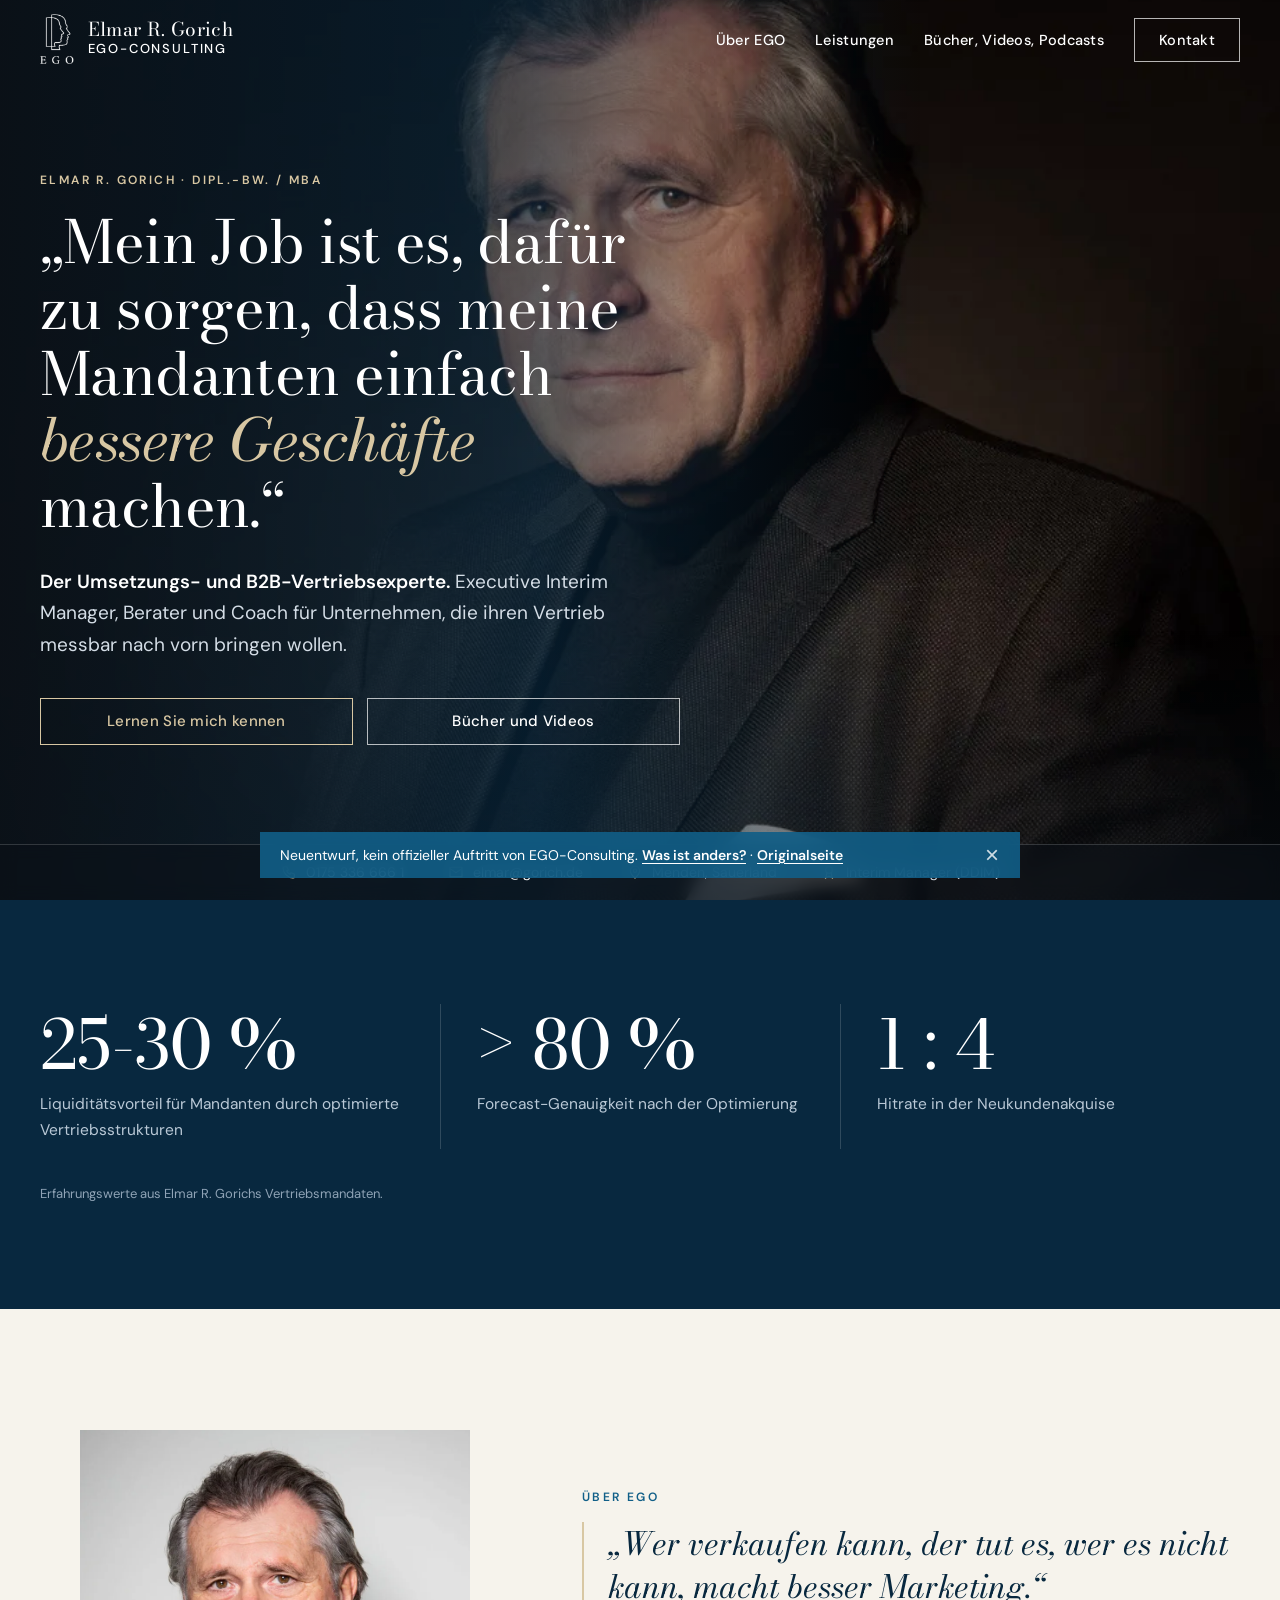
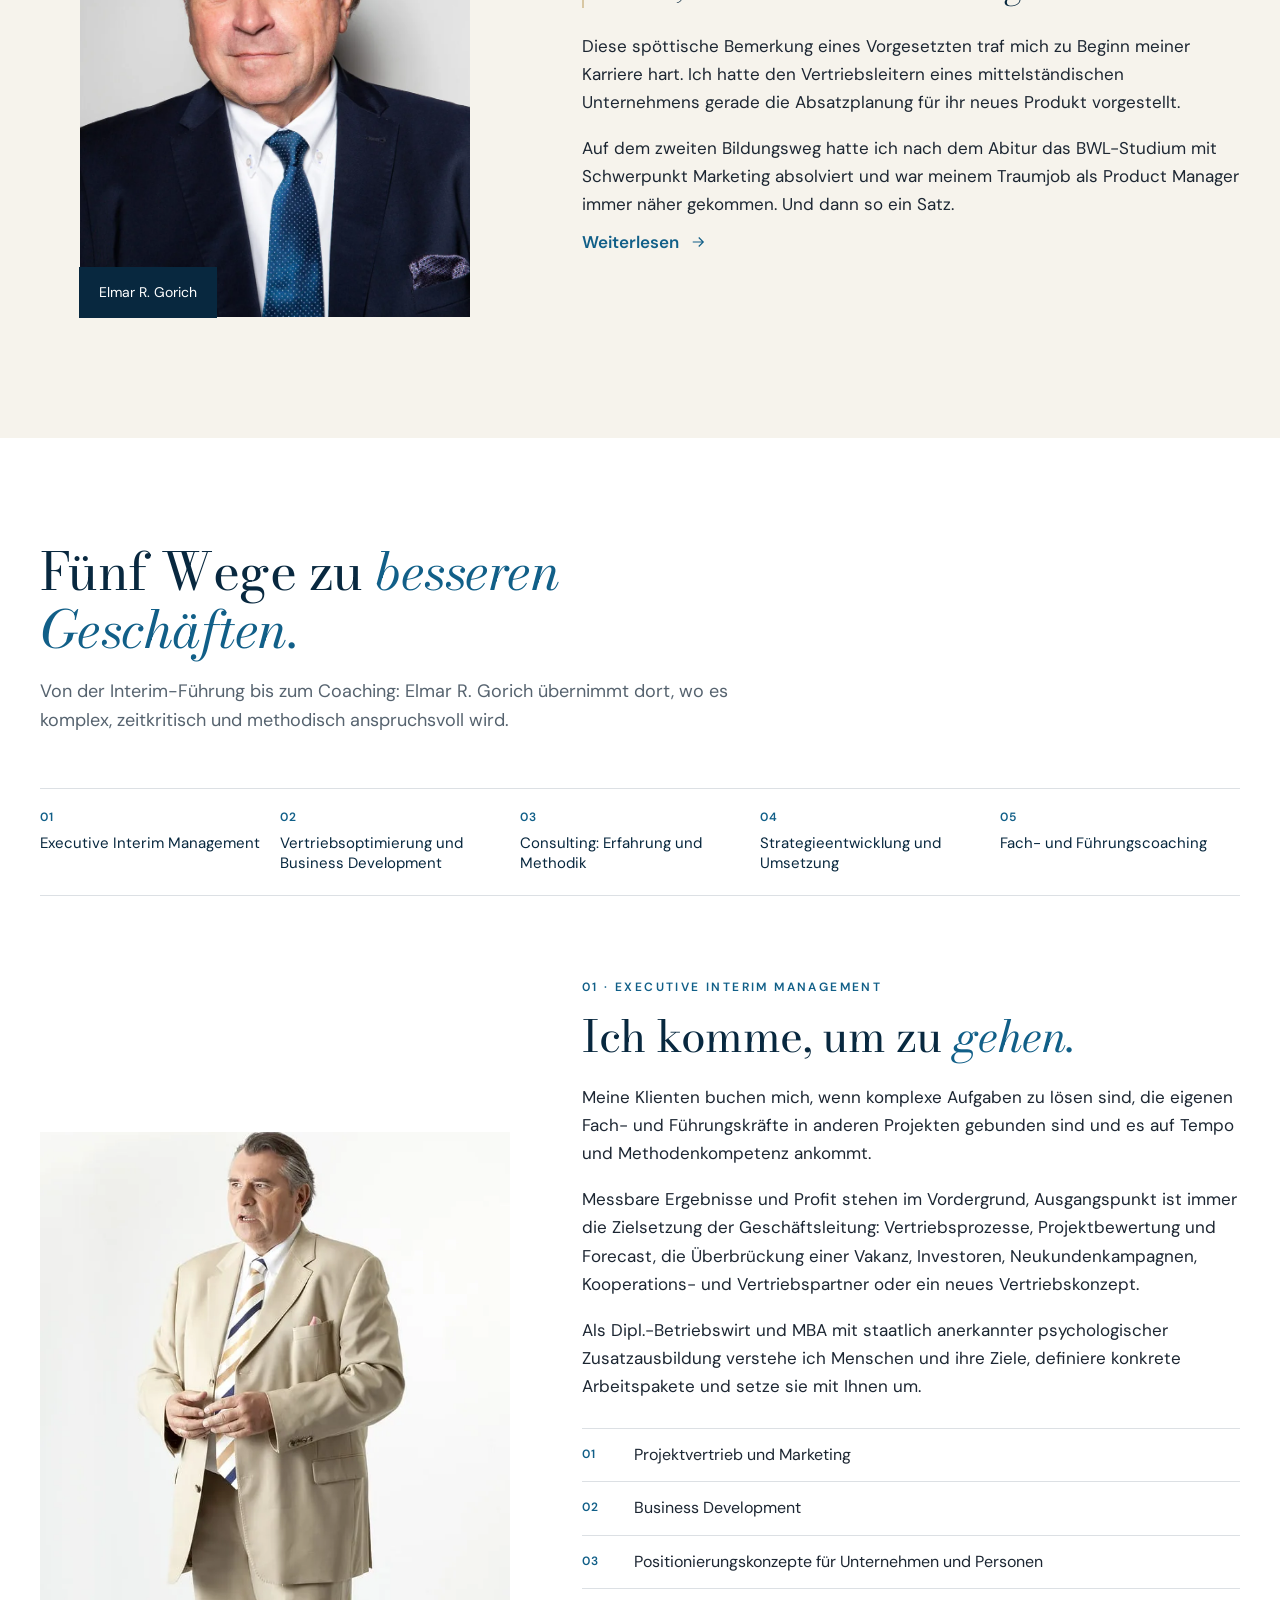
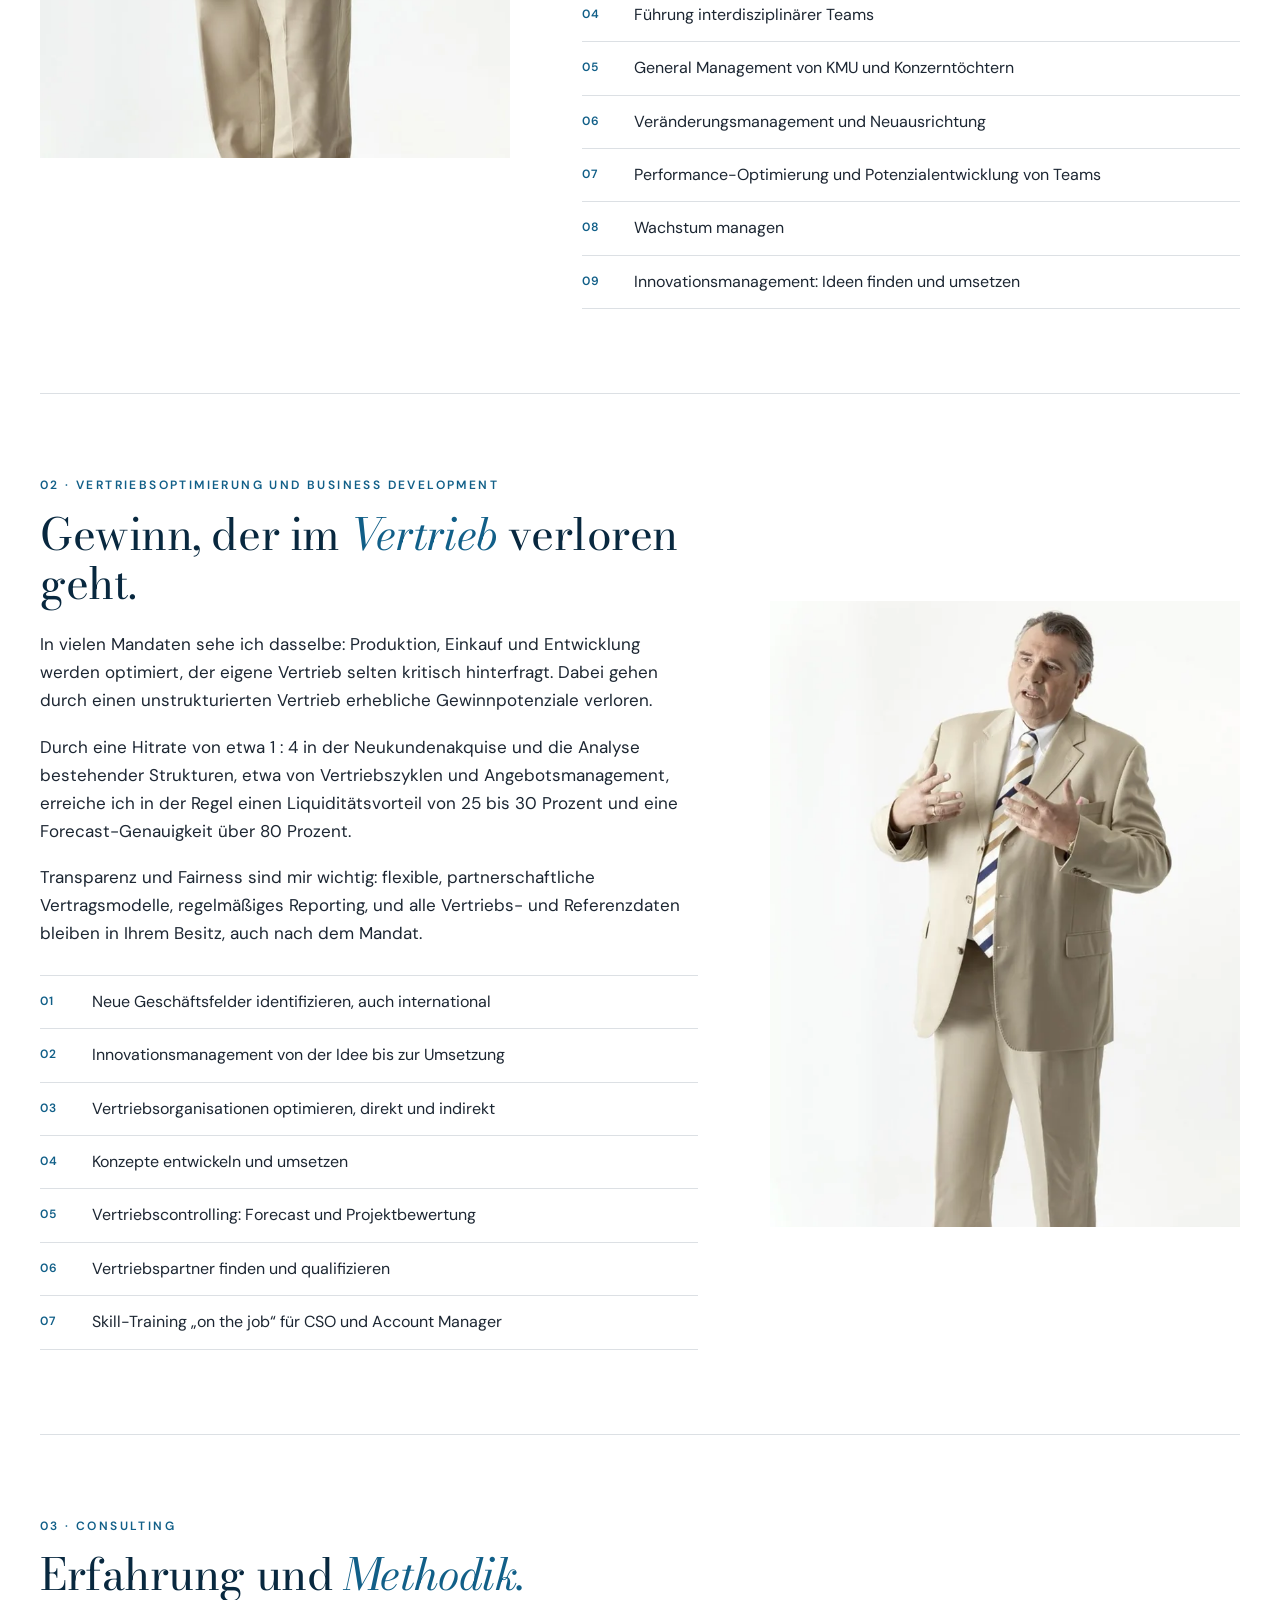
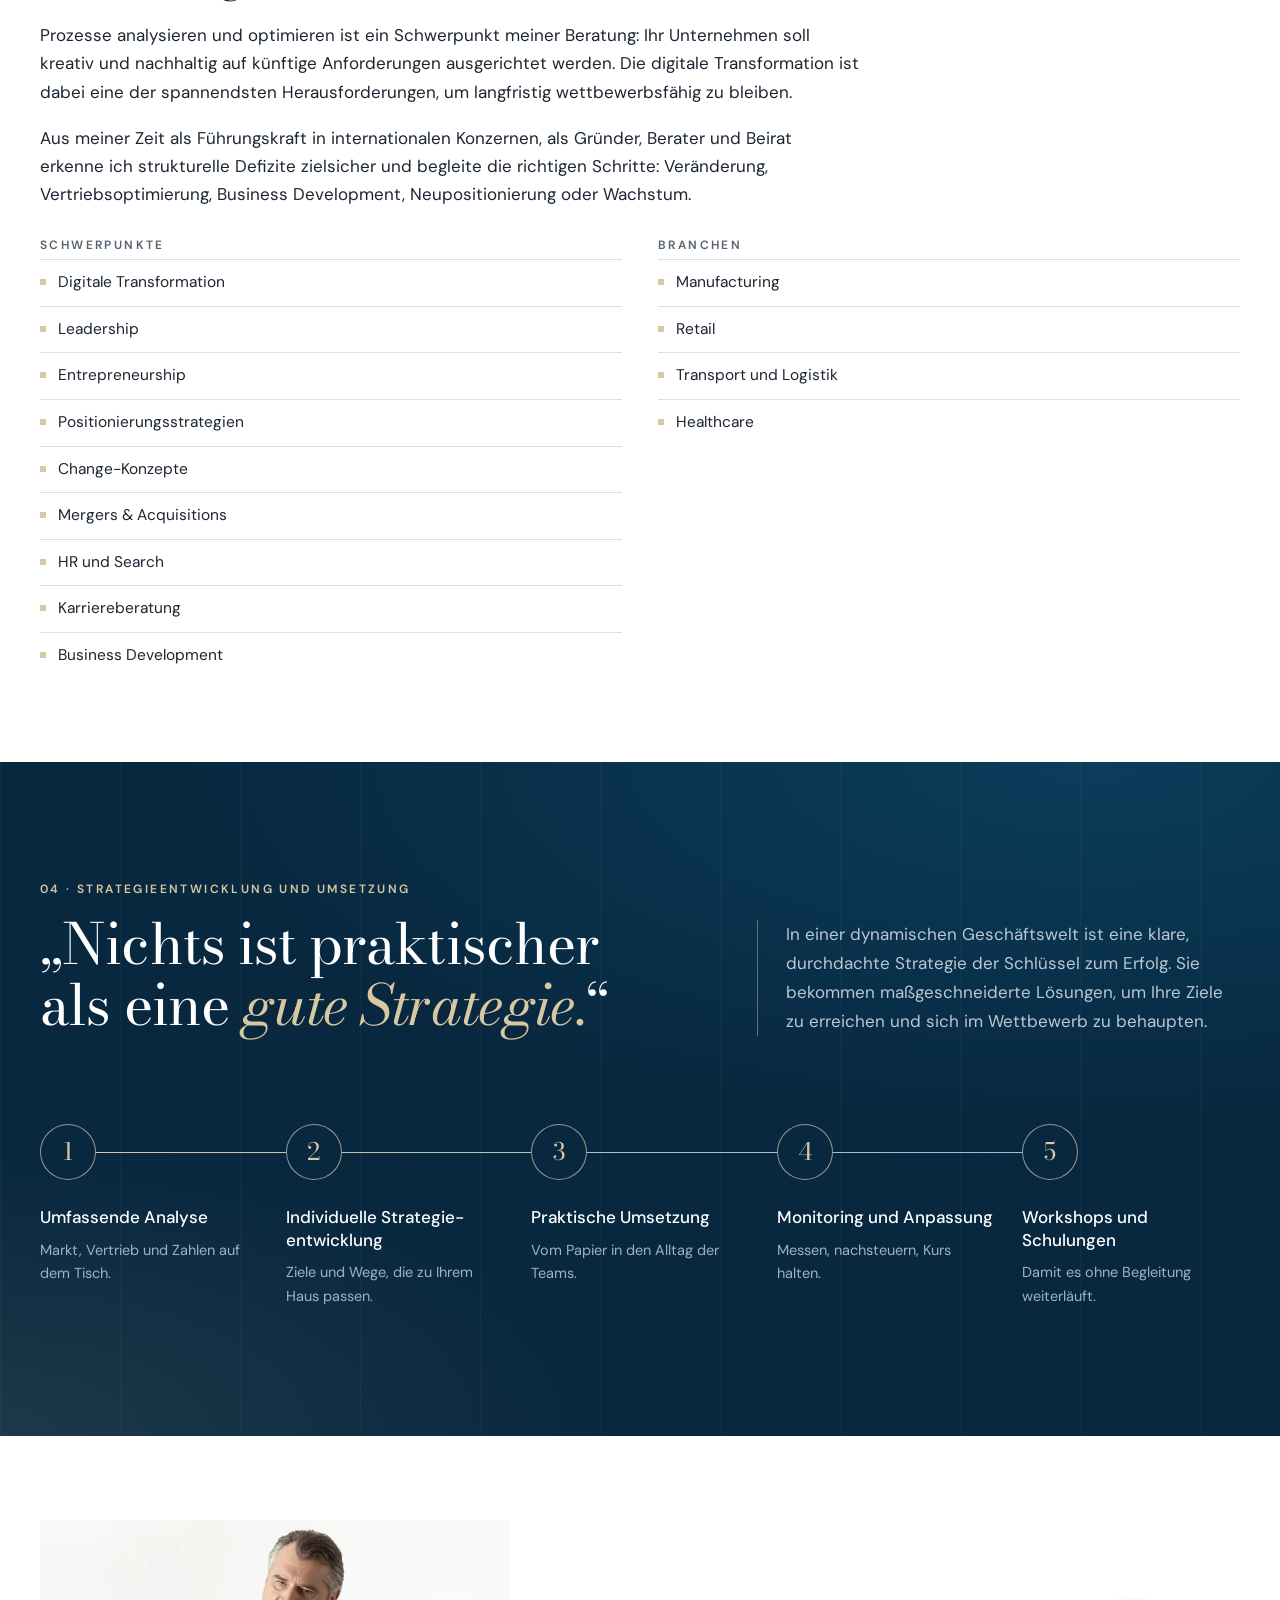
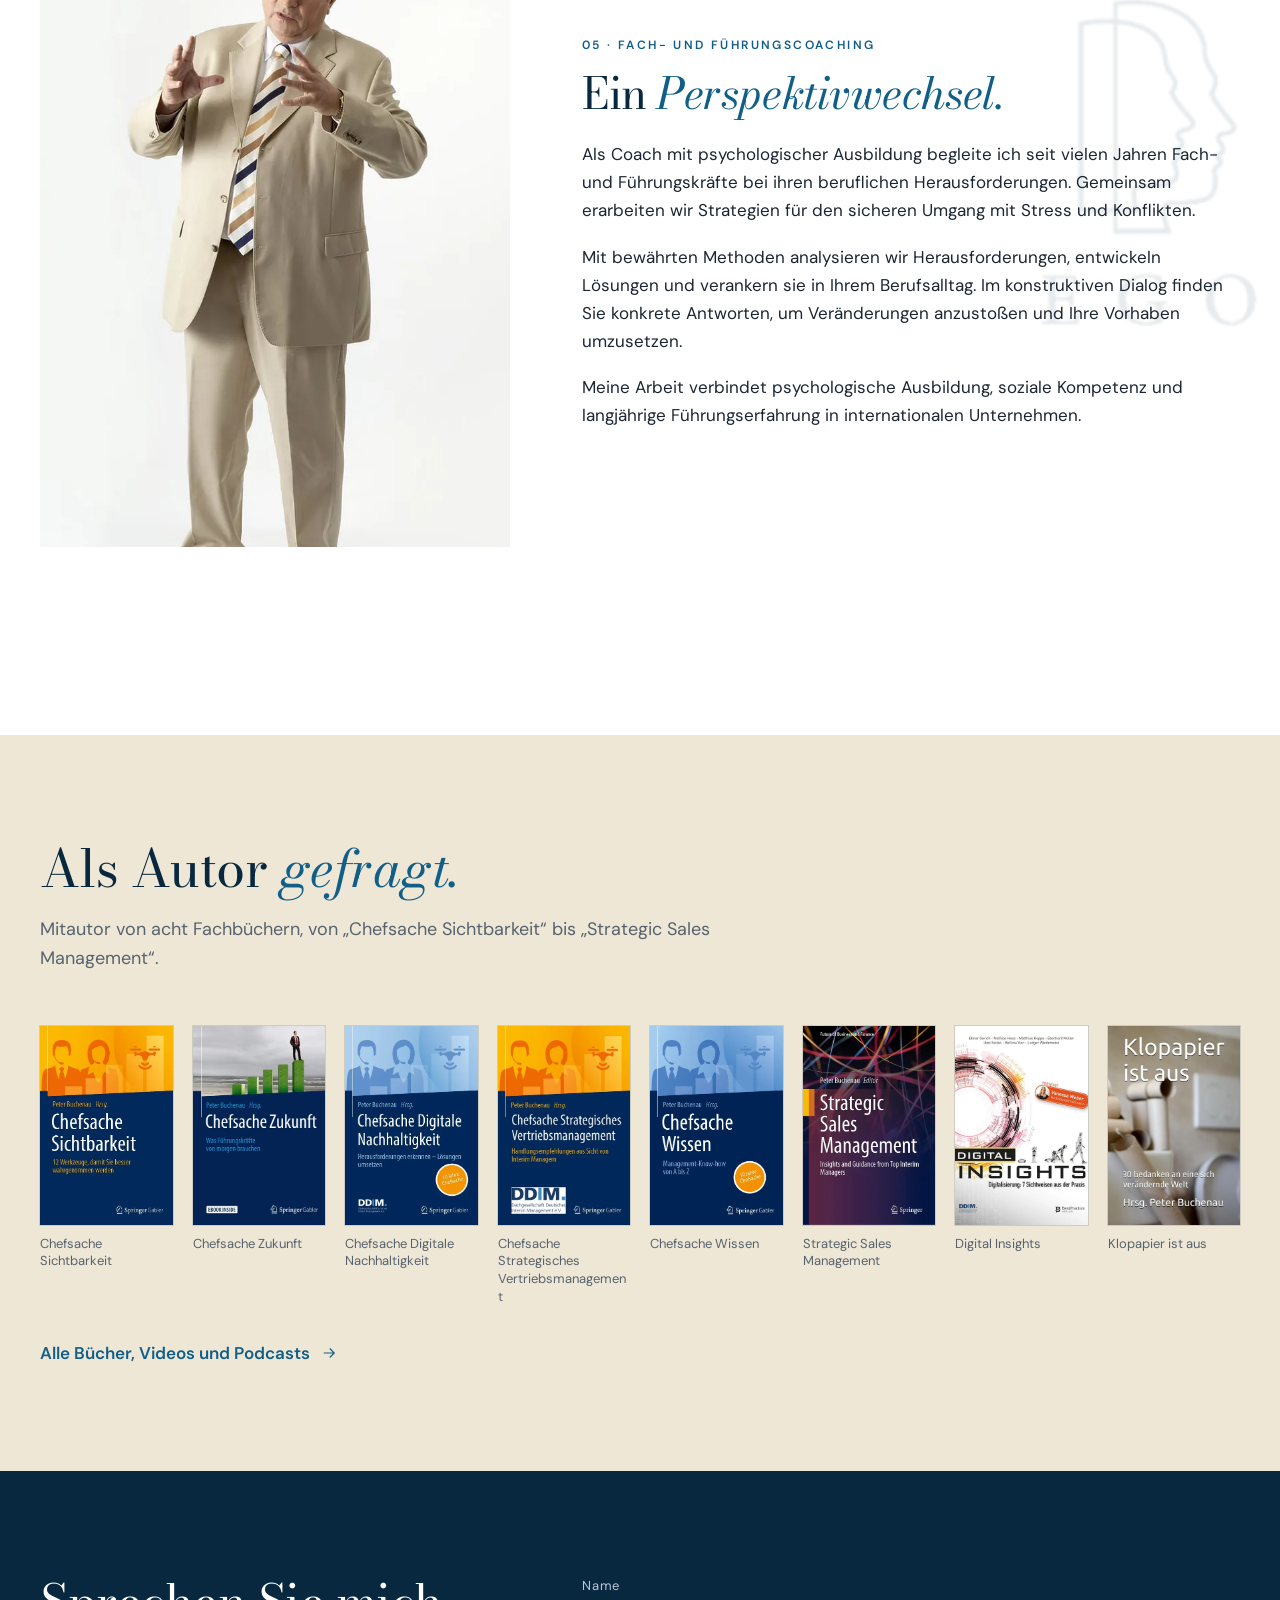
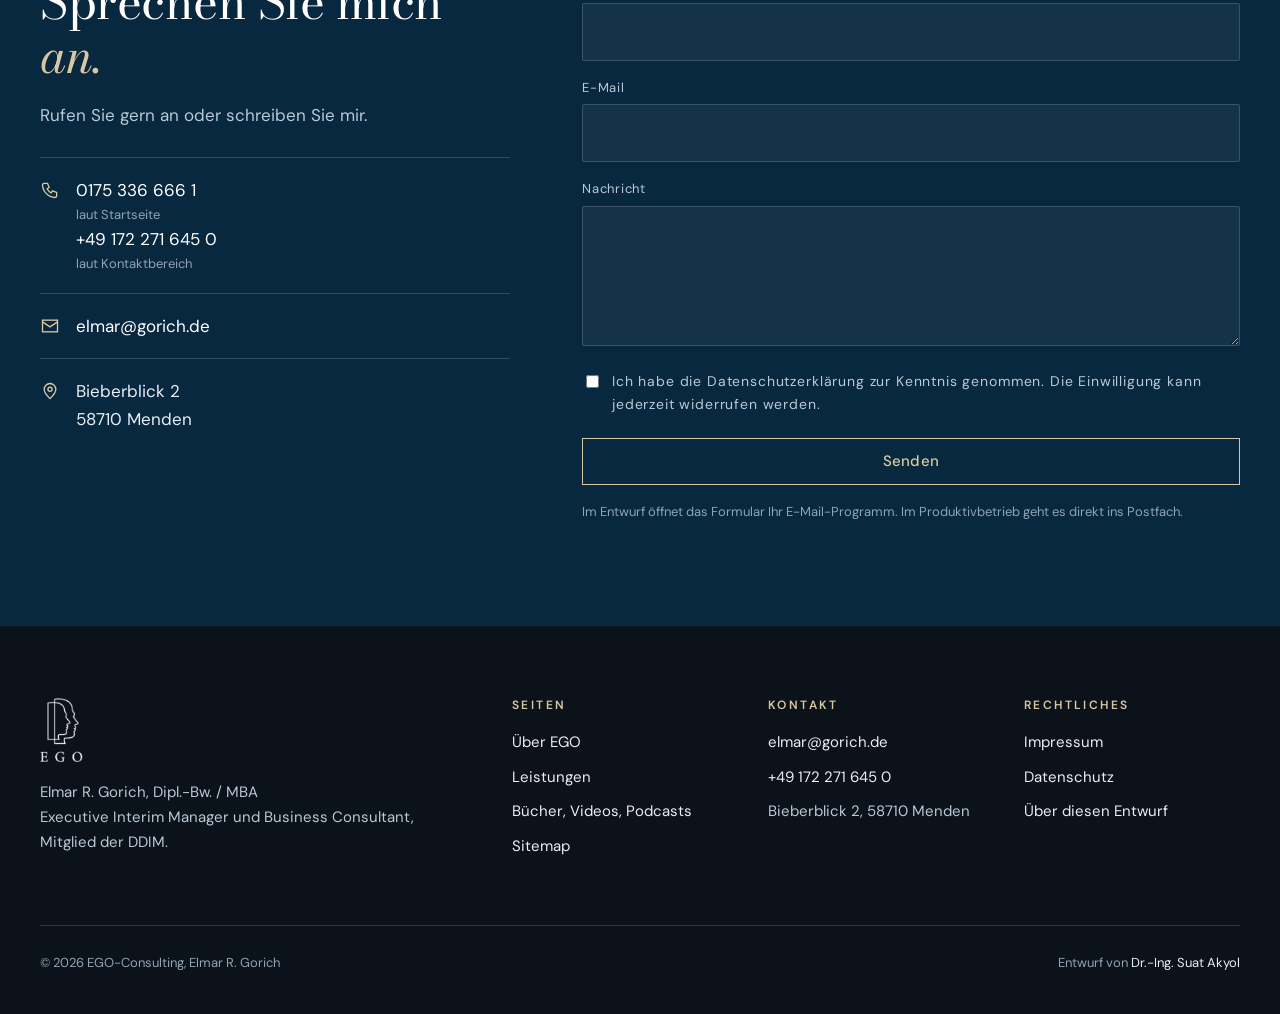
==== commit 5bab6c73: "Strategie-Abschnitt als dunkles Band mit Prozessstrahl" ====
--- a/index.html
+++ b/index.html
@@ -16,7 +16,7 @@
 <link rel="icon" href="media/favicon.png"><link rel="apple-touch-icon" href="media/apple-touch-icon.png">
 <link rel="preload" href="fonts/bodoni-moda-v28-latin-regular.woff2" as="font" type="font/woff2" crossorigin>
 <link rel="preload" as="image" href="media/hero.webp" type="image/webp">
-<link rel="stylesheet" href="css/site.css?v=1">
+<link rel="stylesheet" href="css/site.css?v=2">
 <script type="application/ld+json">{"@context": "https://schema.org", "@graph": [{"@type": "Person", "@id": "https://ego-consulting.de/#elmar", "name": "Elmar R. Gorich", "jobTitle": "Executive Interim Manager und Business Consultant", "honorificSuffix": "Dipl.-Bw., MBA", "email": "mailto:elmar@gorich.de", "worksFor": {"@id": "https://ego-consulting.de/#ego"}, "memberOf": {"@type": "Organization", "name": "DDIM"}, "knowsAbout": ["B2B-Vertrieb", "Vertriebsoptimierung", "Business Development", "Interim Management", "Strategieentwicklung", "Change Management", "Coaching", "Digitale Transformation"]}, {"@type": "ProfessionalService", "@id": "https://ego-consulting.de/#ego", "name": "EGO-Consulting", "url": "https://ego-consulting.de/", "founder": {"@id": "https://ego-consulting.de/#elmar"}, "email": "elmar@gorich.de", "telephone": "+49 172 2716450", "address": {"@type": "PostalAddress", "streetAddress": "Bieberblick 2", "postalCode": "58710", "addressLocality": "Menden", "addressCountry": "DE"}, "areaServed": "DE", "potentialAction": {"@type": "CommunicateAction", "target": "mailto:elmar@gorich.de"}}]}</script>
 </head>
 <body>
@@ -143,15 +143,21 @@
       </div>
     </article>
 
-    <article class="svc" id="strategieentwicklung">
-      <div class="reveal">
-        <div class="svc__label">04 · Strategieentwicklung und Umsetzung</div>
-        <p class="bigquote">„Nichts ist praktischer als eine gute Strategie.“</p>
-        <div class="prose" style="max-width:760px;margin-top:24px"><p>In einer dynamischen Geschäftswelt ist eine klare, durchdachte Strategie der Schlüssel zum Erfolg. Sie bekommen maßgeschneiderte Lösungen, um Ihre Ziele zu erreichen und sich im Wettbewerb zu behaupten.</p></div>
-      </div>
-      <div class="steps reveal">
-        <div><b>1</b><span>Umfassende Analyse</span></div><div><b>2</b><span>Individuelle Strategieentwicklung</span></div><div><b>3</b><span>Praktische Umsetzung</span></div><div><b>4</b><span>Monitoring und Anpassung</span></div><div><b>5</b><span>Workshops und Schulungen</span></div>
-      </div>
+    <article class="svc strat" id="strategieentwicklung">
+      <div class="strat__head reveal">
+        <div>
+          <div class="svc__label">04 · Strategieentwicklung und Umsetzung</div>
+          <p class="strat__quote">„Nichts ist praktischer als eine <em>gute Strategie.</em>“</p>
+        </div>
+        <p class="strat__lead">In einer dynamischen Geschäftswelt ist eine klare, durchdachte Strategie der Schlüssel zum Erfolg. Sie bekommen maßgeschneiderte Lösungen, um Ihre Ziele zu erreichen und sich im Wettbewerb zu behaupten.</p>
+      </div>
+      <ol class="strat__path reveal">
+        <li><b>1</b><h4>Umfassende Analyse</h4><p>Markt, Vertrieb und Zahlen auf dem Tisch.</p></li>
+        <li><b>2</b><h4>Individuelle Strategie&shy;entwicklung</h4><p>Ziele und Wege, die zu Ihrem Haus passen.</p></li>
+        <li><b>3</b><h4>Praktische Umsetzung</h4><p>Vom Papier in den Alltag der Teams.</p></li>
+        <li><b>4</b><h4>Monitoring und Anpassung</h4><p>Messen, nachsteuern, Kurs halten.</p></li>
+        <li><b>5</b><h4>Workshops und Schulungen</h4><p>Damit es ohne Begleitung weiterläuft.</p></li>
+      </ol>
     </article>
 
     <article class="svc split perspektive" id="coaching">
@@ -210,6 +216,6 @@
   </div>
 </footer>
 <div class="demobar" id="demobar" role="note"><span>Neuentwurf, kein offizieller Auftritt von EGO-Consulting. <a href="hinweise.html">Was ist anders?</a> · <a href="https://ego-consulting.de/" target="_blank" rel="noopener">Originalseite</a></span><button id="demoClose" aria-label="Hinweis schließen">&times;</button></div>
-<script src="js/site.js?v=1" defer></script>
+<script src="js/site.js?v=2" defer></script>
 </body>
 </html>
--- a/css/site.css
+++ b/css/site.css
@@ -172,6 +172,26 @@
 .steps div{padding:24px 18px 0 0}
 .steps b{display:block;font:400 34px/1 var(--display);color:var(--blue);margin-bottom:12px}
 .steps span{font-size:15px}
+/* 04 Strategie: dunkles Band mit Prozessstrahl */
+.strat{position:relative;margin:0 calc(50% - 50vw);padding:120px calc(50vw - 50%) 128px;border-top:0;background:radial-gradient(120% 90% at 85% 0%,rgba(17,95,136,.38),transparent 60%),radial-gradient(80% 70% at 0% 100%,rgba(216,199,163,.10),transparent 60%),var(--navy);color:#dfe8ef;overflow:hidden}
+.strat::before{content:"";position:absolute;inset:0;background:repeating-linear-gradient(90deg,rgba(255,255,255,.035) 0 1px,transparent 1px 120px);pointer-events:none}
+.strat .svc__label{color:var(--sand)}
+.strat__head{position:relative;display:grid;grid-template-columns:minmax(0,1.35fr) minmax(0,1fr);gap:64px;align-items:end}
+.strat__quote{font:400 clamp(34px,4.4vw,60px)/1.08 var(--display);color:#fff;margin:0;letter-spacing:-.015em;text-wrap:balance}
+.strat__quote em{font-style:italic;color:var(--sand)}
+.strat__lead{margin:0;font-size:17px;line-height:1.7;color:#b9c8d4;padding-left:28px;border-left:1px solid rgba(216,199,163,.45)}
+.strat__path{position:relative;list-style:none;margin:88px 0 0;padding:0;display:grid;grid-template-columns:repeat(5,minmax(0,1fr));gap:28px}
+.strat__path::before,.strat__path::after{content:"";position:absolute;left:28px;right:calc((100% - 112px) / 5 - 28px);top:28px;height:1px;background:rgba(255,255,255,.16)}
+.strat__path::after{background:linear-gradient(90deg,var(--sand),var(--sky));transform:scaleX(0);transform-origin:left;transition:transform 1.6s var(--ease) .25s}
+.strat__path.in::after{transform:scaleX(1)}
+.strat__path li{position:relative;z-index:1;opacity:0;transform:translateY(16px);transition:opacity .7s var(--ease),transform .7s var(--ease)}
+.strat__path.in li{opacity:1;transform:none}
+.strat__path.in li:nth-child(2){transition-delay:.15s} .strat__path.in li:nth-child(3){transition-delay:.3s} .strat__path.in li:nth-child(4){transition-delay:.45s} .strat__path.in li:nth-child(5){transition-delay:.6s}
+.strat__path b{display:grid;place-items:center;width:56px;height:56px;border-radius:50%;border:1px solid rgba(216,199,163,.7);background:var(--navy);font:400 24px/1 var(--display);color:var(--sand);transition:background-color .35s var(--ease),color .35s var(--ease),border-color .35s var(--ease)}
+.strat__path h4{margin:26px 0 10px;font:500 17px/1.35 var(--body);color:#fff;hyphens:manual}
+.strat__path p{margin:0;font-size:14.5px;line-height:1.6;color:#9fb2c2}
+.strat__path li:hover b{background:var(--sand);color:var(--navy);border-color:var(--sand)}
+.strat + .svc{border-top:0}
 .bigquote{font:400 italic clamp(30px,3.8vw,48px)/1.2 var(--display);color:var(--navy);margin:0}
 .perspektive{position:relative}
 .perspektive__mark{position:absolute;right:-20px;top:-40px;width:220px;opacity:.09;pointer-events:none}
@@ -330,6 +350,16 @@
   .split,.split--rev,.contact,.podcast,.me,.complex{grid-template-columns:1fr;gap:40px}
   .split--rev .figure{order:-1}
   .steps{grid-template-columns:repeat(2,minmax(0,1fr))} .steps div{padding-bottom:18px}
+  .strat{padding-top:88px;padding-bottom:88px}
+  .strat__head{grid-template-columns:1fr;gap:28px}
+  .strat__path{grid-template-columns:1fr;gap:0;margin-top:56px}
+  .strat__path::before,.strat__path::after{left:28px;right:auto;top:28px;bottom:56px;width:1px;height:auto}
+  .strat__path::after{background:linear-gradient(180deg,var(--sand),var(--sky));transform:scaleY(0);transform-origin:top}
+  .strat__path.in::after{transform:scaleY(1)}
+  .strat__path li{padding:0 0 34px 84px;min-height:56px}
+  .strat__path li:last-child{padding-bottom:0}
+  .strat__path b{position:absolute;left:0;top:0}
+  .strat__path h4{margin:14px 0 6px}
   .tech,.inv{grid-template-columns:repeat(2,minmax(0,1fr))} .tech div,.inv div{padding-bottom:20px}
   .foot__grid{grid-template-columns:repeat(2,minmax(0,1fr))}
   .toc{grid-template-columns:repeat(2,minmax(0,1fr))}
@@ -369,7 +399,8 @@
   *,*::before,*::after{animation:none!important;transition:none!important}
   .hero__bg,.subhero__bg{transform:none!important}
   .reveal{opacity:1;transform:none}
+  .strat__path li{opacity:1;transform:none} .strat__path::after{transform:none!important}
   .demobar{opacity:1}
   html{scroll-behavior:auto}
 }
-@media (hover:none),(pointer:coarse){ .books a:hover img{box-shadow:0 0 0 1px var(--line)} .video__frame:hover img{opacity:.82} }
+@media (hover:none),(pointer:coarse){ .books a:hover img{box-shadow:0 0 0 1px var(--line)} .strat__path li:hover b{background:var(--navy);color:var(--sand);border-color:rgba(216,199,163,.7)} .video__frame:hover img{opacity:.82} }
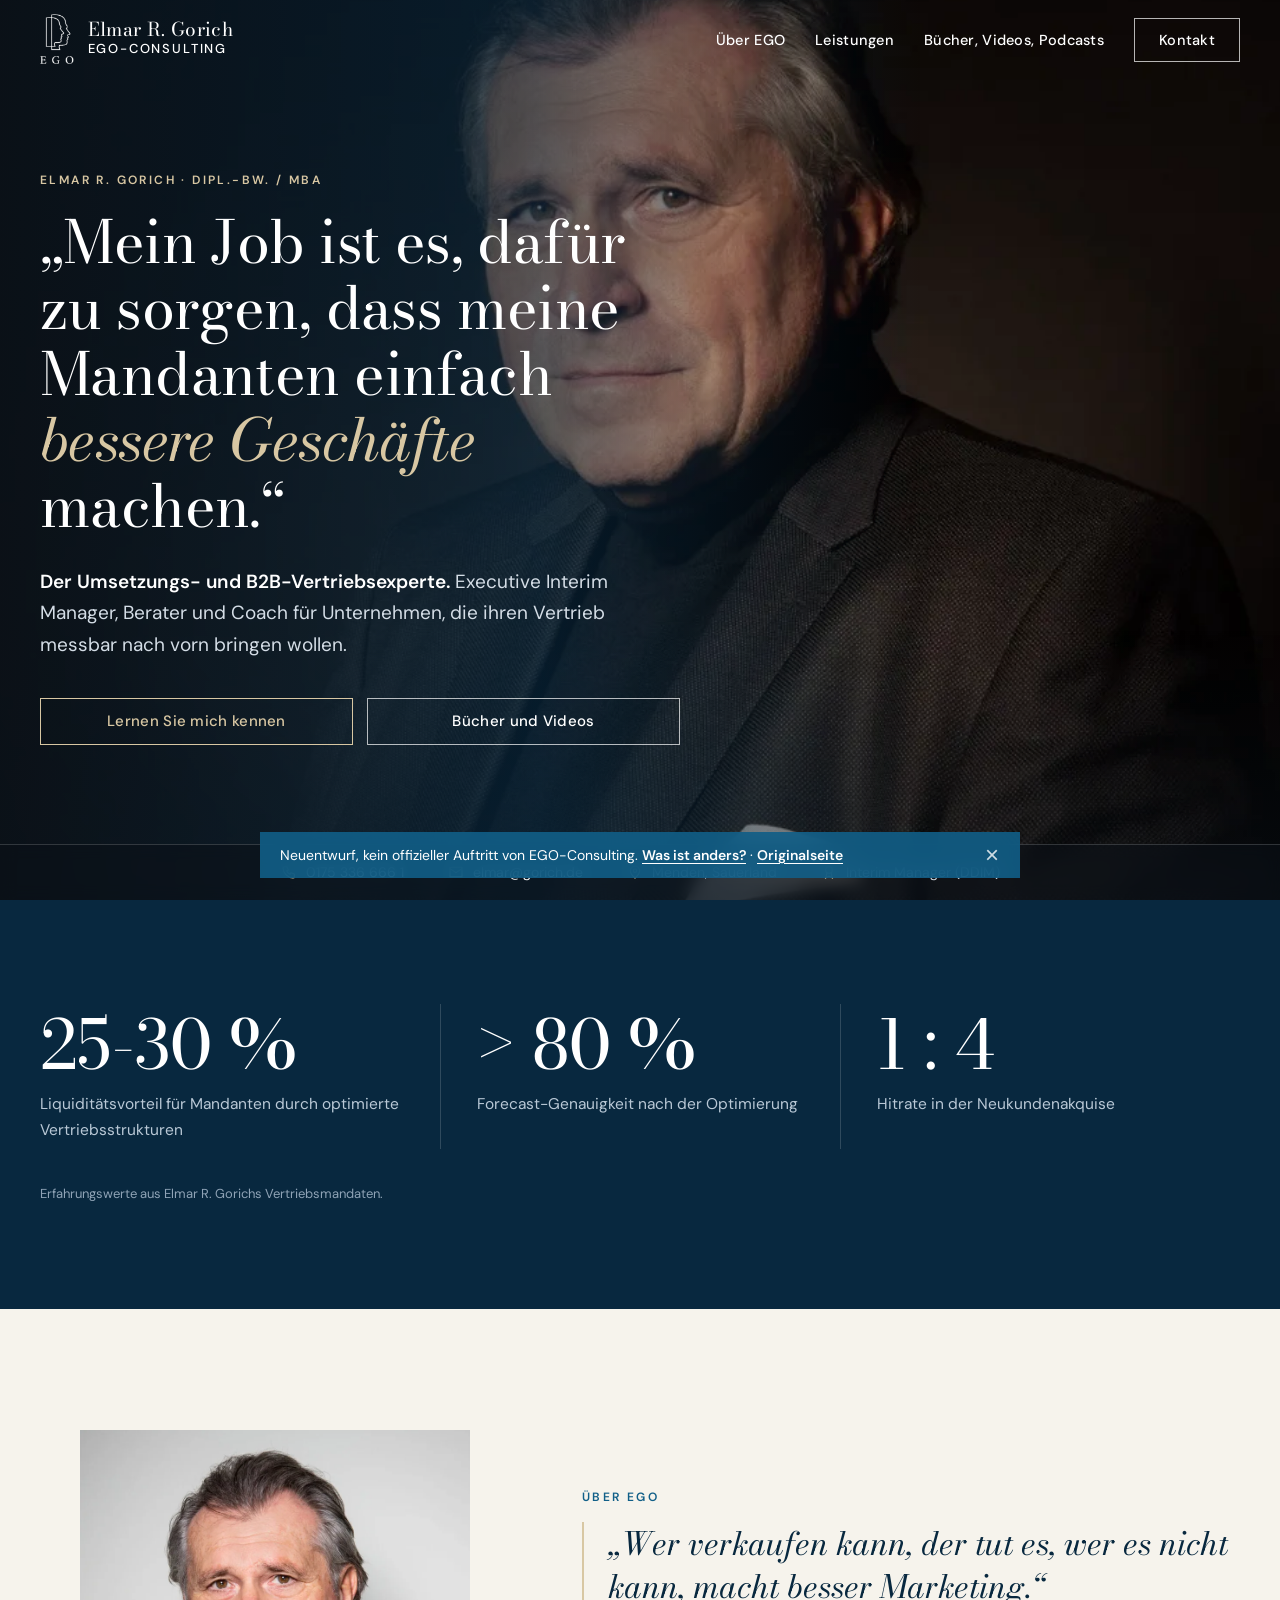
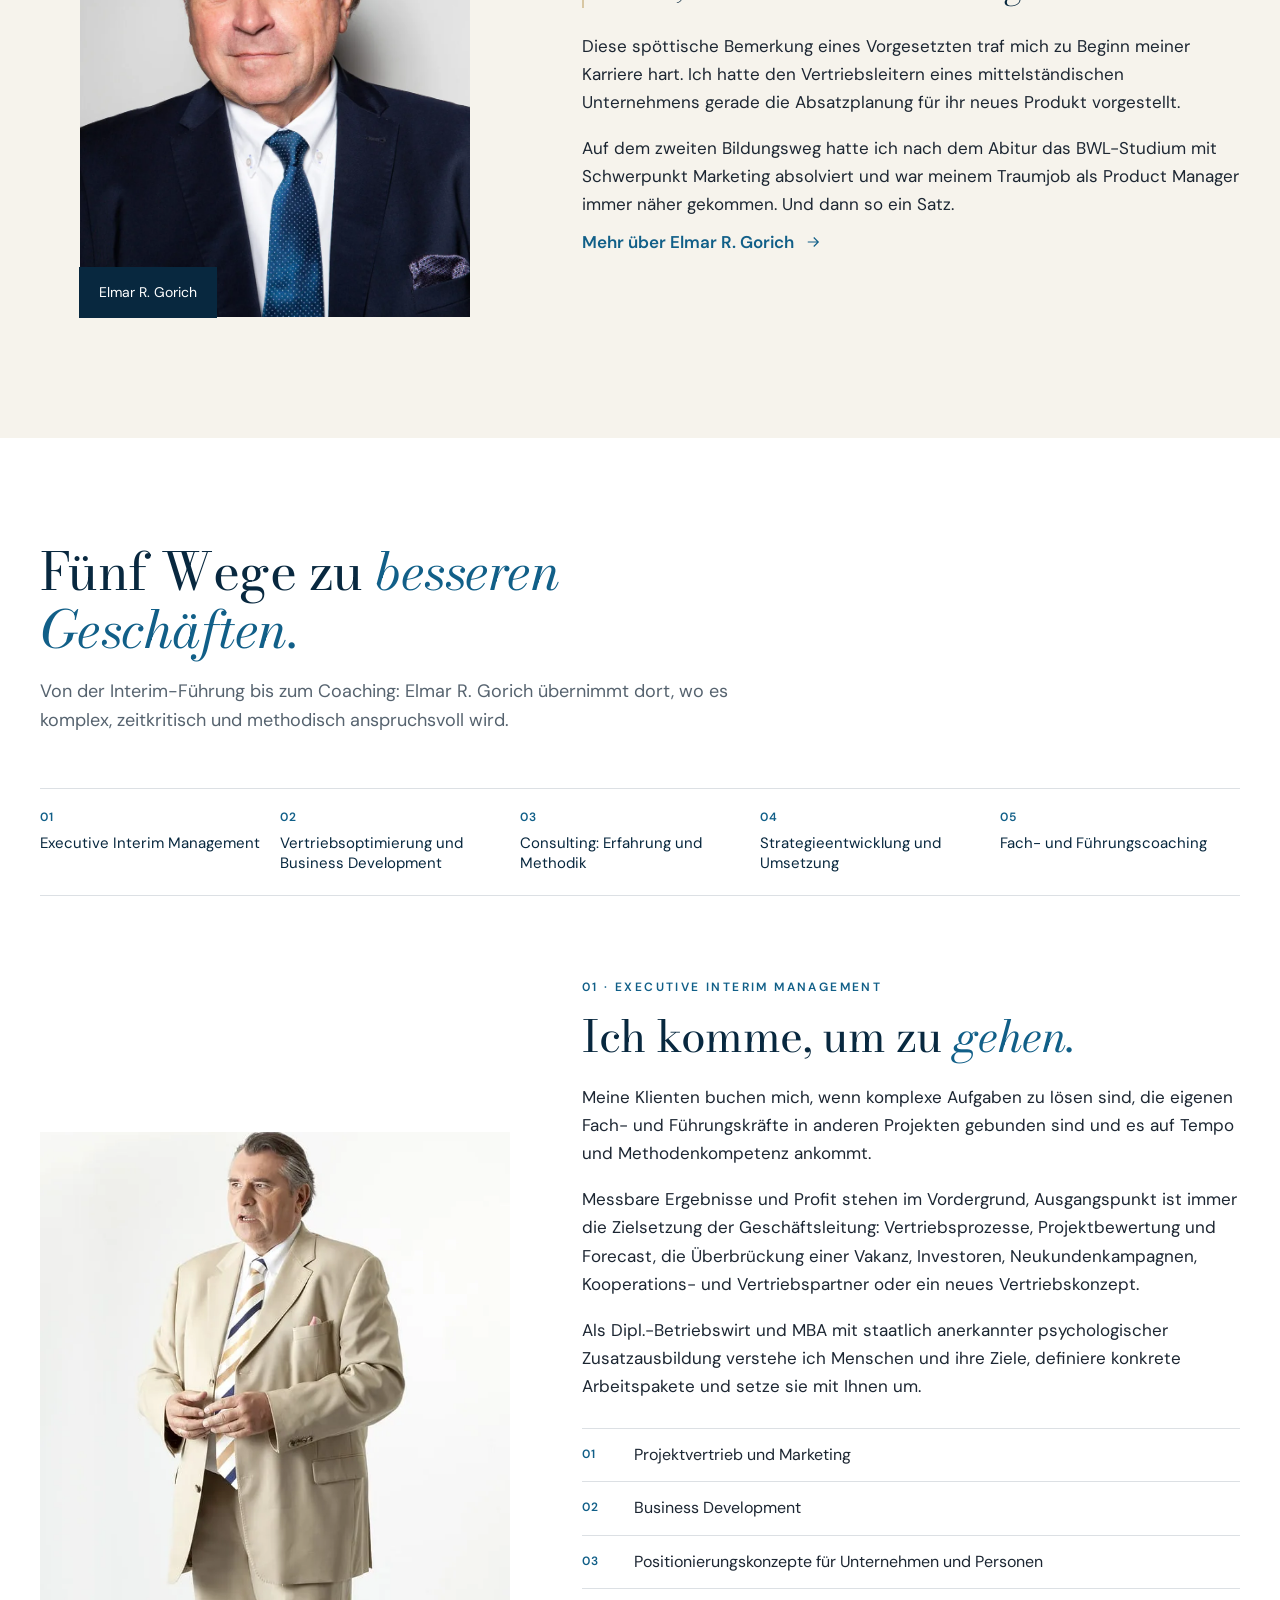
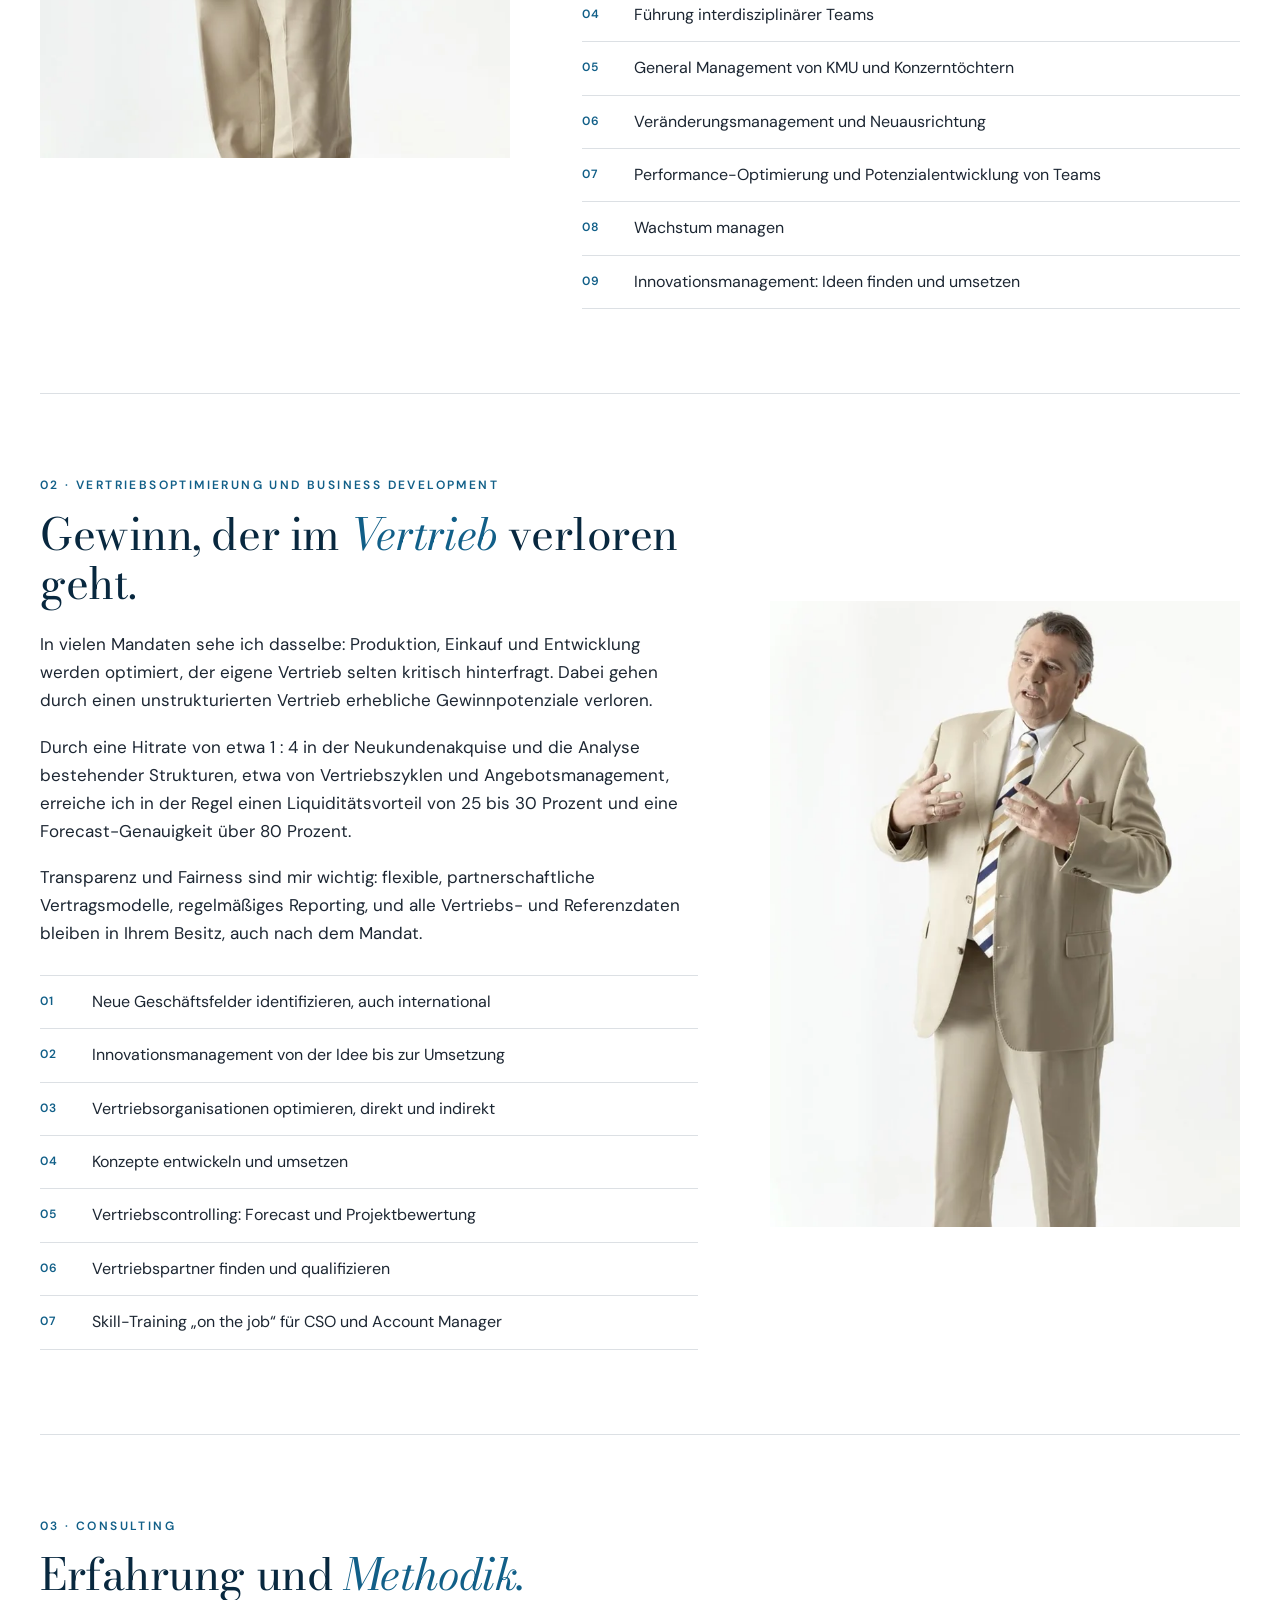
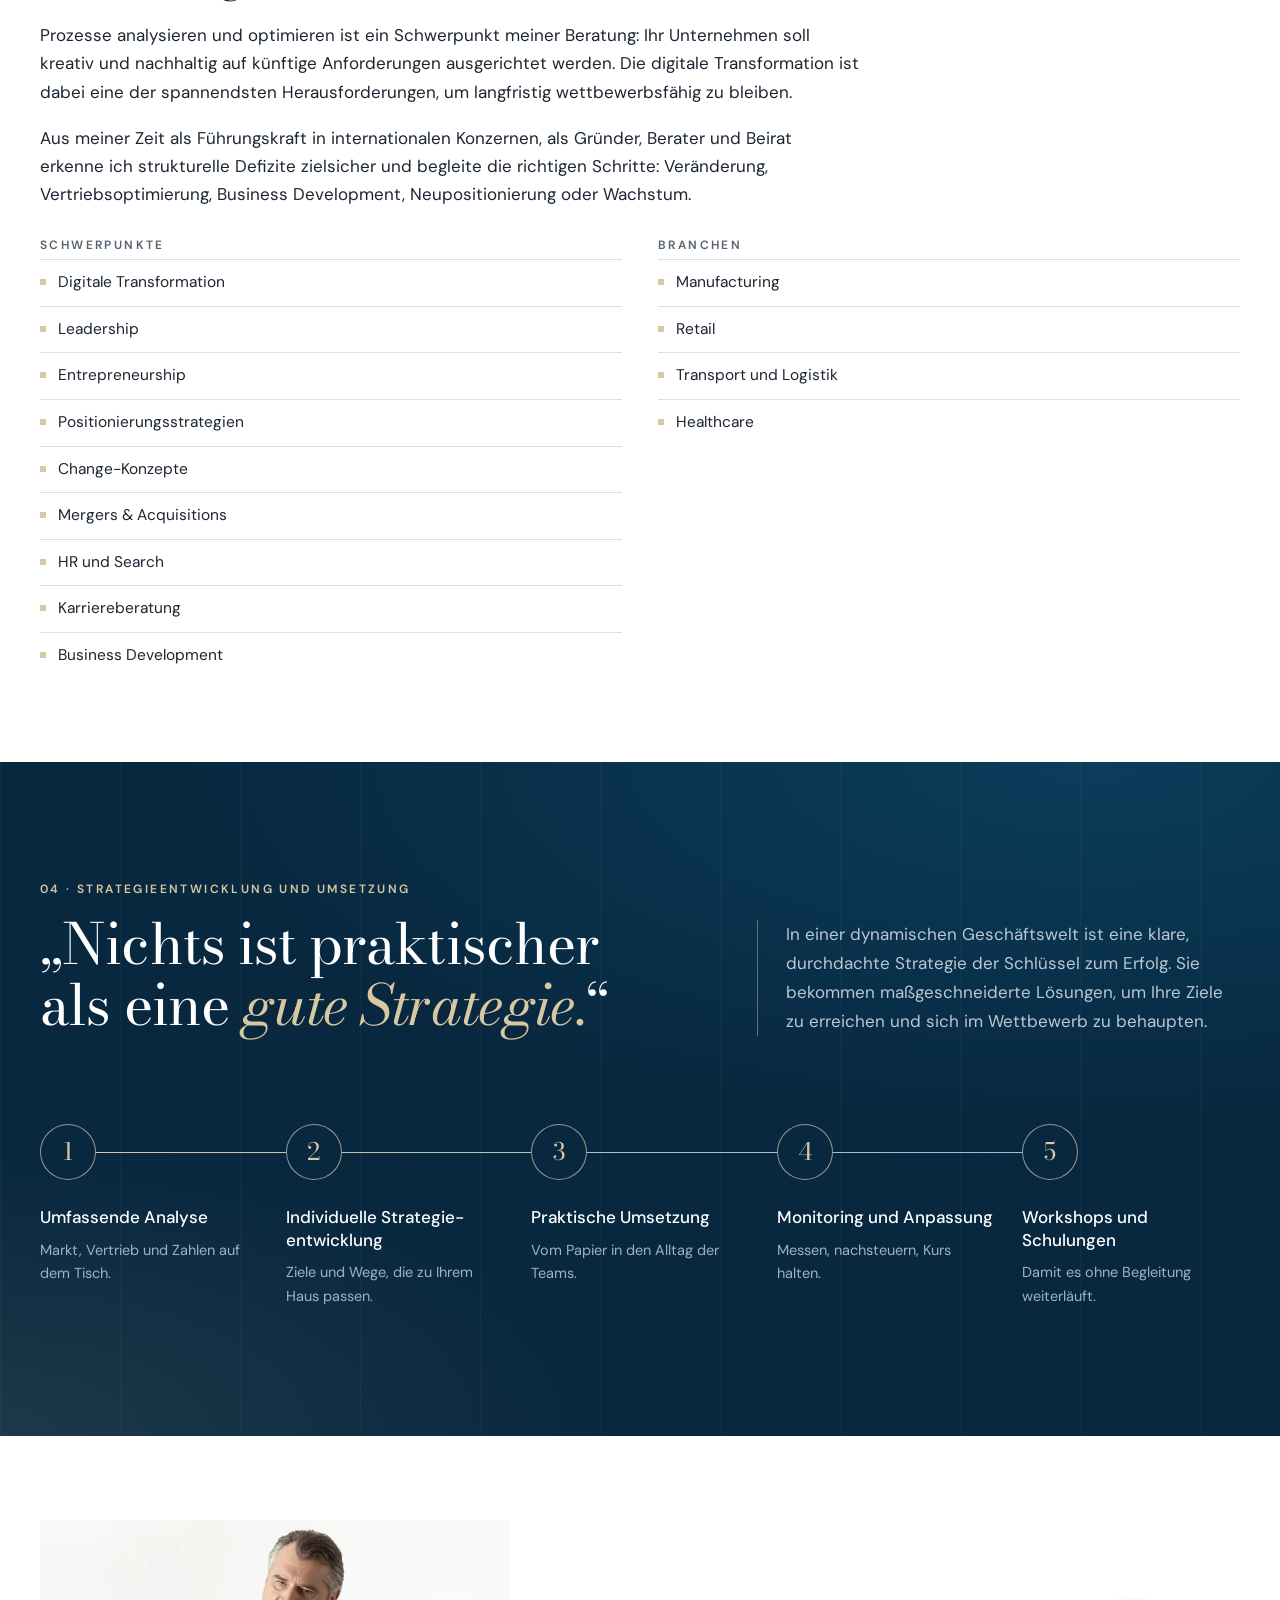
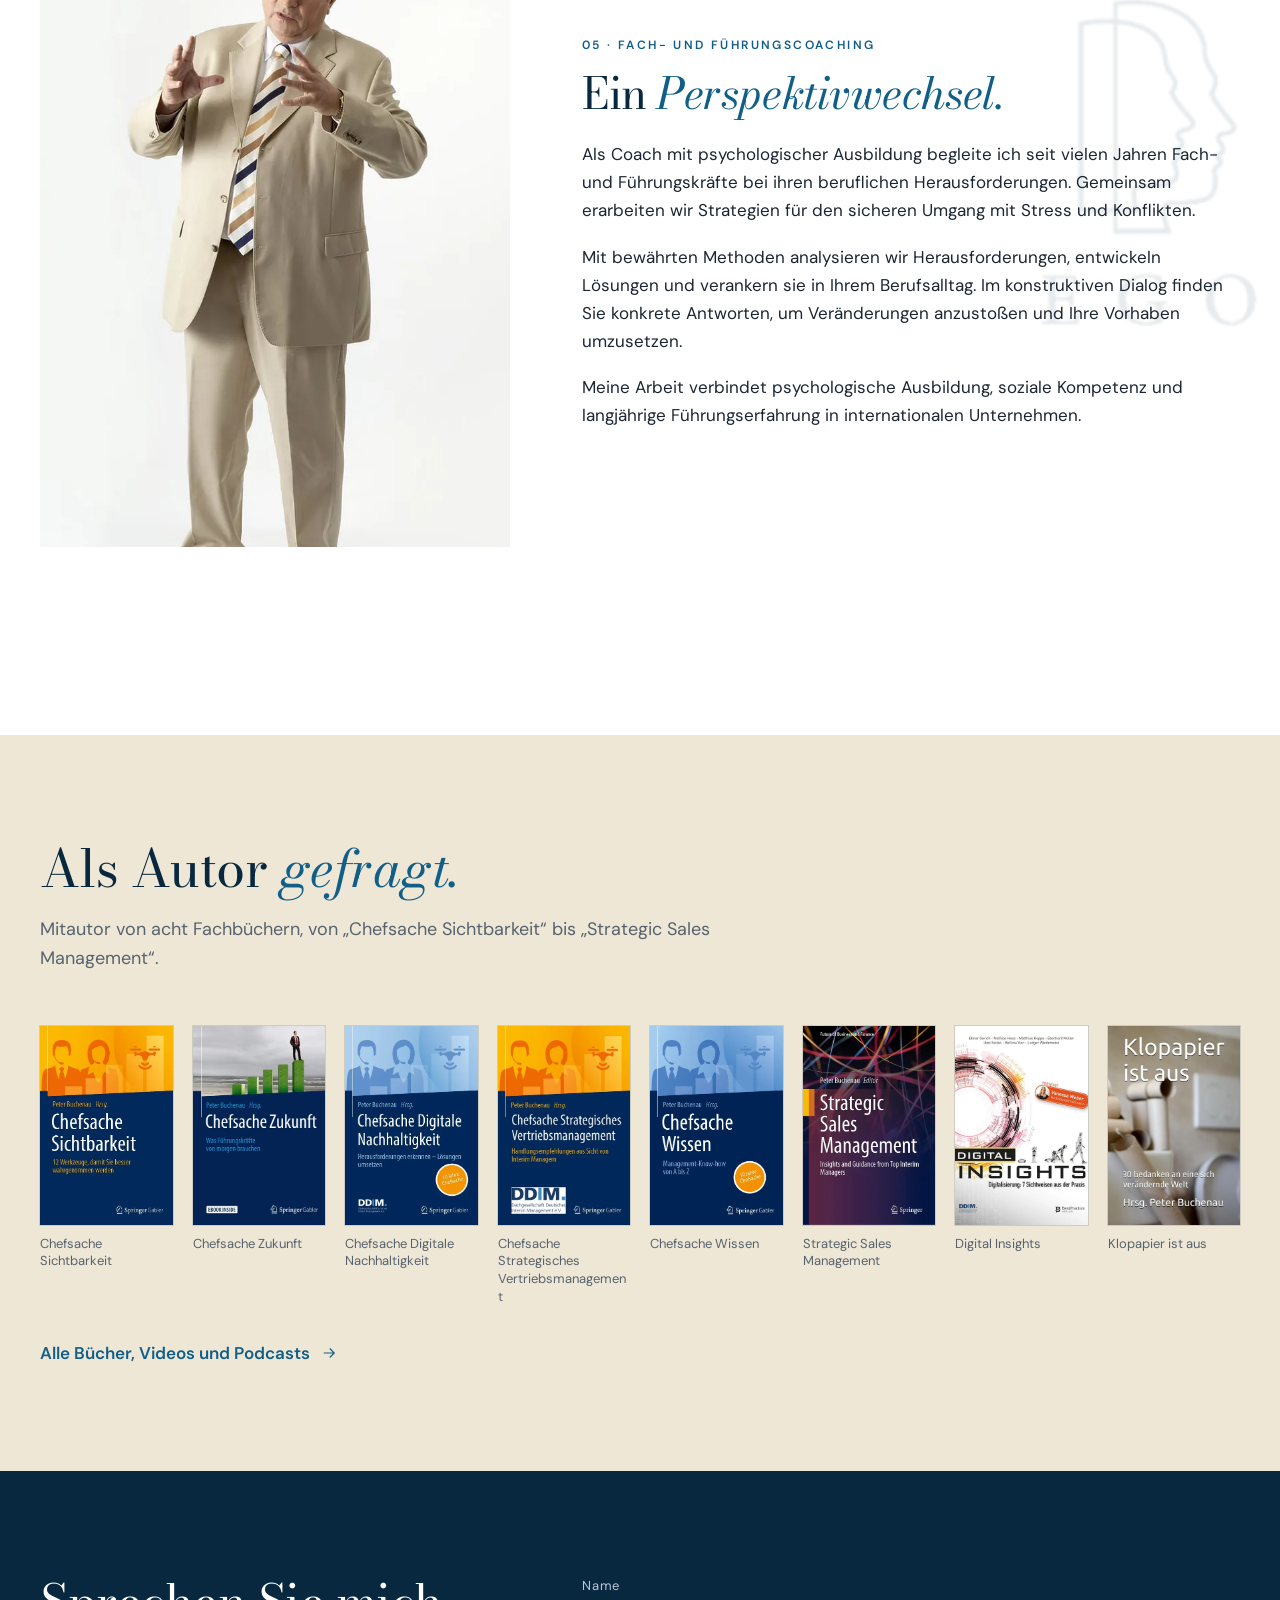
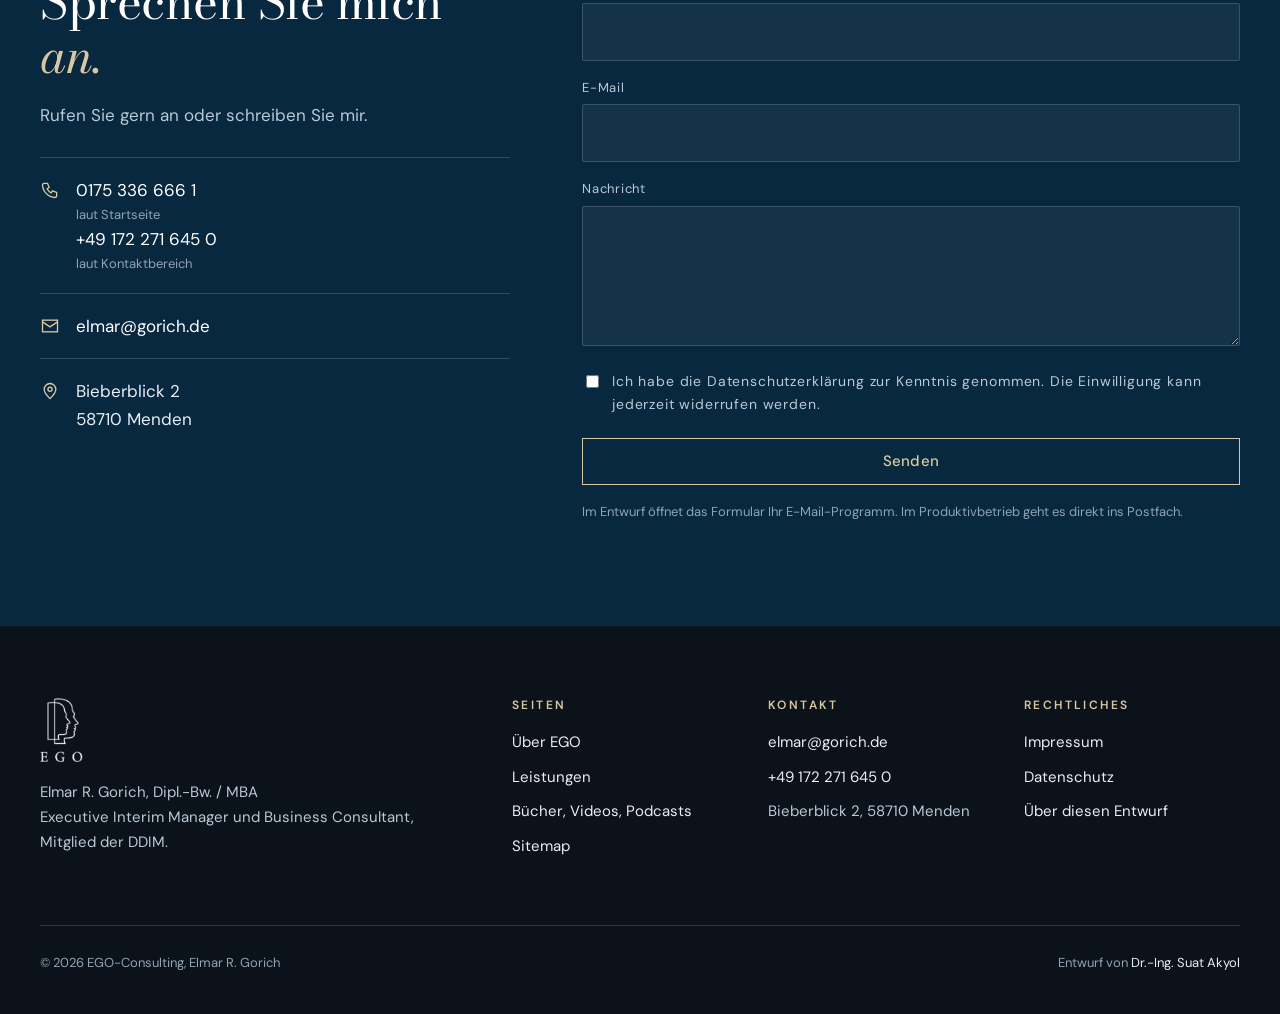
==== commit 61eeecb9: "Formular ohne mailto-Ziel, Überschriftenfolge, Linktext" ====
--- a/index.html
+++ b/index.html
@@ -16,7 +16,7 @@
 <link rel="icon" href="media/favicon.png"><link rel="apple-touch-icon" href="media/apple-touch-icon.png">
 <link rel="preload" href="fonts/bodoni-moda-v28-latin-regular.woff2" as="font" type="font/woff2" crossorigin>
 <link rel="preload" as="image" href="media/hero.webp" type="image/webp">
-<link rel="stylesheet" href="css/site.css?v=2">
+<link rel="stylesheet" href="css/site.css?v=3">
 <script type="application/ld+json">{"@context": "https://schema.org", "@graph": [{"@type": "Person", "@id": "https://ego-consulting.de/#elmar", "name": "Elmar R. Gorich", "jobTitle": "Executive Interim Manager und Business Consultant", "honorificSuffix": "Dipl.-Bw., MBA", "email": "mailto:elmar@gorich.de", "worksFor": {"@id": "https://ego-consulting.de/#ego"}, "memberOf": {"@type": "Organization", "name": "DDIM"}, "knowsAbout": ["B2B-Vertrieb", "Vertriebsoptimierung", "Business Development", "Interim Management", "Strategieentwicklung", "Change Management", "Coaching", "Digitale Transformation"]}, {"@type": "ProfessionalService", "@id": "https://ego-consulting.de/#ego", "name": "EGO-Consulting", "url": "https://ego-consulting.de/", "founder": {"@id": "https://ego-consulting.de/#elmar"}, "email": "elmar@gorich.de", "telephone": "+49 172 2716450", "address": {"@type": "PostalAddress", "streetAddress": "Bieberblick 2", "postalCode": "58710", "addressLocality": "Menden", "addressCountry": "DE"}, "areaServed": "DE", "potentialAction": {"@type": "CommunicateAction", "target": "mailto:elmar@gorich.de"}}]}</script>
 </head>
 <body>
@@ -77,7 +77,7 @@
         <p>Diese spöttische Bemerkung eines Vorgesetzten traf mich zu Beginn meiner Karriere hart. Ich hatte den Vertriebsleitern eines mittelständischen Unternehmens gerade die Absatzplanung für ihr neues Produkt vorgestellt.</p>
         <p>Auf dem zweiten Bildungsweg hatte ich nach dem Abitur das BWL-Studium mit Schwerpunkt Marketing absolviert und war meinem Traumjob als Product Manager immer näher gekommen. Und dann so ein Satz.</p>
       </div>
-      <a class="more" href="ueber-ego.html">Weiterlesen <svg viewBox="0 0 24 24"><path d="M5 12h14M13 6l6 6-6 6"/></svg></a>
+      <a class="more" href="ueber-ego.html">Mehr über Elmar R. Gorich <svg viewBox="0 0 24 24"><path d="M5 12h14M13 6l6 6-6 6"/></svg></a>
     </div>
   </div>
 </section>
@@ -147,7 +147,7 @@
       <div class="strat__head reveal">
         <div>
           <div class="svc__label">04 · Strategieentwicklung und Umsetzung</div>
-          <p class="strat__quote">„Nichts ist praktischer als eine <em>gute Strategie.</em>“</p>
+          <h3 class="strat__quote">„Nichts ist praktischer als eine <em>gute Strategie.</em>“</h3>
         </div>
         <p class="strat__lead">In einer dynamischen Geschäftswelt ist eine klare, durchdachte Strategie der Schlüssel zum Erfolg. Sie bekommen maßgeschneiderte Lösungen, um Ihre Ziele zu erreichen und sich im Wettbewerb zu behaupten.</p>
       </div>
@@ -193,7 +193,7 @@
       <div class="cline"><svg viewBox="0 0 24 24"><rect x="3" y="5" width="18" height="14"/><path d="m3 7 9 6 9-6"/></svg><div><a href="mailto:elmar@gorich.de">elmar@gorich.de</a></div></div>
       <div class="cline"><svg viewBox="0 0 24 24"><path d="M12 21s-7-6.2-7-11a7 7 0 0 1 14 0c0 4.8-7 11-7 11z"/><circle cx="12" cy="10" r="2.5"/></svg><div>Bieberblick 2<br>58710 Menden</div></div>
     </div>
-    <form class="form reveal" action="mailto:elmar@gorich.de" method="post" enctype="text/plain">
+    <form class="form reveal" id="kform" data-an="elmar@gorich.de">
       <div><label for="f-name">Name</label><input id="f-name" name="Name" autocomplete="name" required></div>
       <div><label for="f-mail">E-Mail</label><input id="f-mail" name="E-Mail" type="email" autocomplete="email" required></div>
       <div><label for="f-msg">Nachricht</label><textarea id="f-msg" name="Nachricht" required></textarea></div>
@@ -208,14 +208,14 @@
   <div class="wrap">
     <div class="foot__grid">
       <div><img src="media/logo-hell.png" alt="EGO-Consulting" width="114" height="170"><p>Elmar R. Gorich, Dipl.-Bw. / MBA<br>Executive Interim Manager und Business Consultant, Mitglied der DDIM.</p></div>
-      <div><h4>Seiten</h4><ul><li><a href="ueber-ego.html">Über EGO</a></li><li><a href="index.html#leistungen">Leistungen</a></li><li><a href="medien.html">Bücher, Videos, Podcasts</a></li><li><a href="sitemap.html">Sitemap</a></li></ul></div>
-      <div><h4>Kontakt</h4><ul><li><a href="mailto:elmar@gorich.de">elmar@gorich.de</a></li><li><a href="tel:+491722716450">+49 172 271 645 0</a></li><li>Bieberblick 2, 58710 Menden</li></ul></div>
-      <div><h4>Rechtliches</h4><ul><li><a href="impressum.html">Impressum</a></li><li><a href="datenschutz.html">Datenschutz</a></li><li><a href="hinweise.html">Über diesen Entwurf</a></li></ul></div>
+      <div><h2>Seiten</h2><ul><li><a href="ueber-ego.html">Über EGO</a></li><li><a href="index.html#leistungen">Leistungen</a></li><li><a href="medien.html">Bücher, Videos, Podcasts</a></li><li><a href="sitemap.html">Sitemap</a></li></ul></div>
+      <div><h2>Kontakt</h2><ul><li><a href="mailto:elmar@gorich.de">elmar@gorich.de</a></li><li><a href="tel:+491722716450">+49 172 271 645 0</a></li><li>Bieberblick 2, 58710 Menden</li></ul></div>
+      <div><h2>Rechtliches</h2><ul><li><a href="impressum.html">Impressum</a></li><li><a href="datenschutz.html">Datenschutz</a></li><li><a href="hinweise.html">Über diesen Entwurf</a></li></ul></div>
     </div>
     <div class="foot__bottom"><span>© 2026 EGO-Consulting, Elmar R. Gorich</span><span>Entwurf von <a href="https://www.akyol.de/" target="_blank" rel="noopener">Dr.-Ing. Suat Akyol</a></span></div>
   </div>
 </footer>
 <div class="demobar" id="demobar" role="note"><span>Neuentwurf, kein offizieller Auftritt von EGO-Consulting. <a href="hinweise.html">Was ist anders?</a> · <a href="https://ego-consulting.de/" target="_blank" rel="noopener">Originalseite</a></span><button id="demoClose" aria-label="Hinweis schließen">&times;</button></div>
-<script src="js/site.js?v=2" defer></script>
+<script src="js/site.js?v=3" defer></script>
 </body>
 </html>
--- a/css/site.css
+++ b/css/site.css
@@ -177,7 +177,7 @@
 .strat::before{content:"";position:absolute;inset:0;background:repeating-linear-gradient(90deg,rgba(255,255,255,.035) 0 1px,transparent 1px 120px);pointer-events:none}
 .strat .svc__label{color:var(--sand)}
 .strat__head{position:relative;display:grid;grid-template-columns:minmax(0,1.35fr) minmax(0,1fr);gap:64px;align-items:end}
-.strat__quote{font:400 clamp(34px,4.4vw,60px)/1.08 var(--display);color:#fff;margin:0;letter-spacing:-.015em;text-wrap:balance}
+.strat .strat__quote{font:400 clamp(34px,4.4vw,60px)/1.08 var(--display);color:#fff;margin:0;letter-spacing:-.015em;text-wrap:balance}
 .strat__quote em{font-style:italic;color:var(--sand)}
 .strat__lead{margin:0;font-size:17px;line-height:1.7;color:#b9c8d4;padding-left:28px;border-left:1px solid rgba(216,199,163,.45)}
 .strat__path{position:relative;list-style:none;margin:88px 0 0;padding:0;display:grid;grid-template-columns:repeat(5,minmax(0,1fr));gap:28px}
@@ -246,7 +246,7 @@
 .foot__grid{display:grid;grid-template-columns:minmax(0,4fr) repeat(3,minmax(0,2fr));gap:40px}
 .foot__grid > *{min-width:0}
 .foot img{height:64px;width:auto;margin-bottom:18px}
-.foot h4{font:600 12px/1.3 var(--body);letter-spacing:.2em;text-transform:uppercase;color:var(--sand);margin:0 0 16px}
+.foot h2{font:600 12px/1.3 var(--body);letter-spacing:.2em;text-transform:uppercase;color:var(--sand);margin:0 0 16px}
 .foot ul{list-style:none;margin:0;padding:0;display:grid;gap:10px}
 .foot a{color:#e8eef4;text-decoration:none} .foot a:hover{color:var(--sand)}
 .foot__bottom{display:flex;justify-content:space-between;gap:20px;flex-wrap:wrap;border-top:1px solid var(--line-d);margin-top:56px;padding-top:26px;font-size:13px;color:#8fa3b6}
